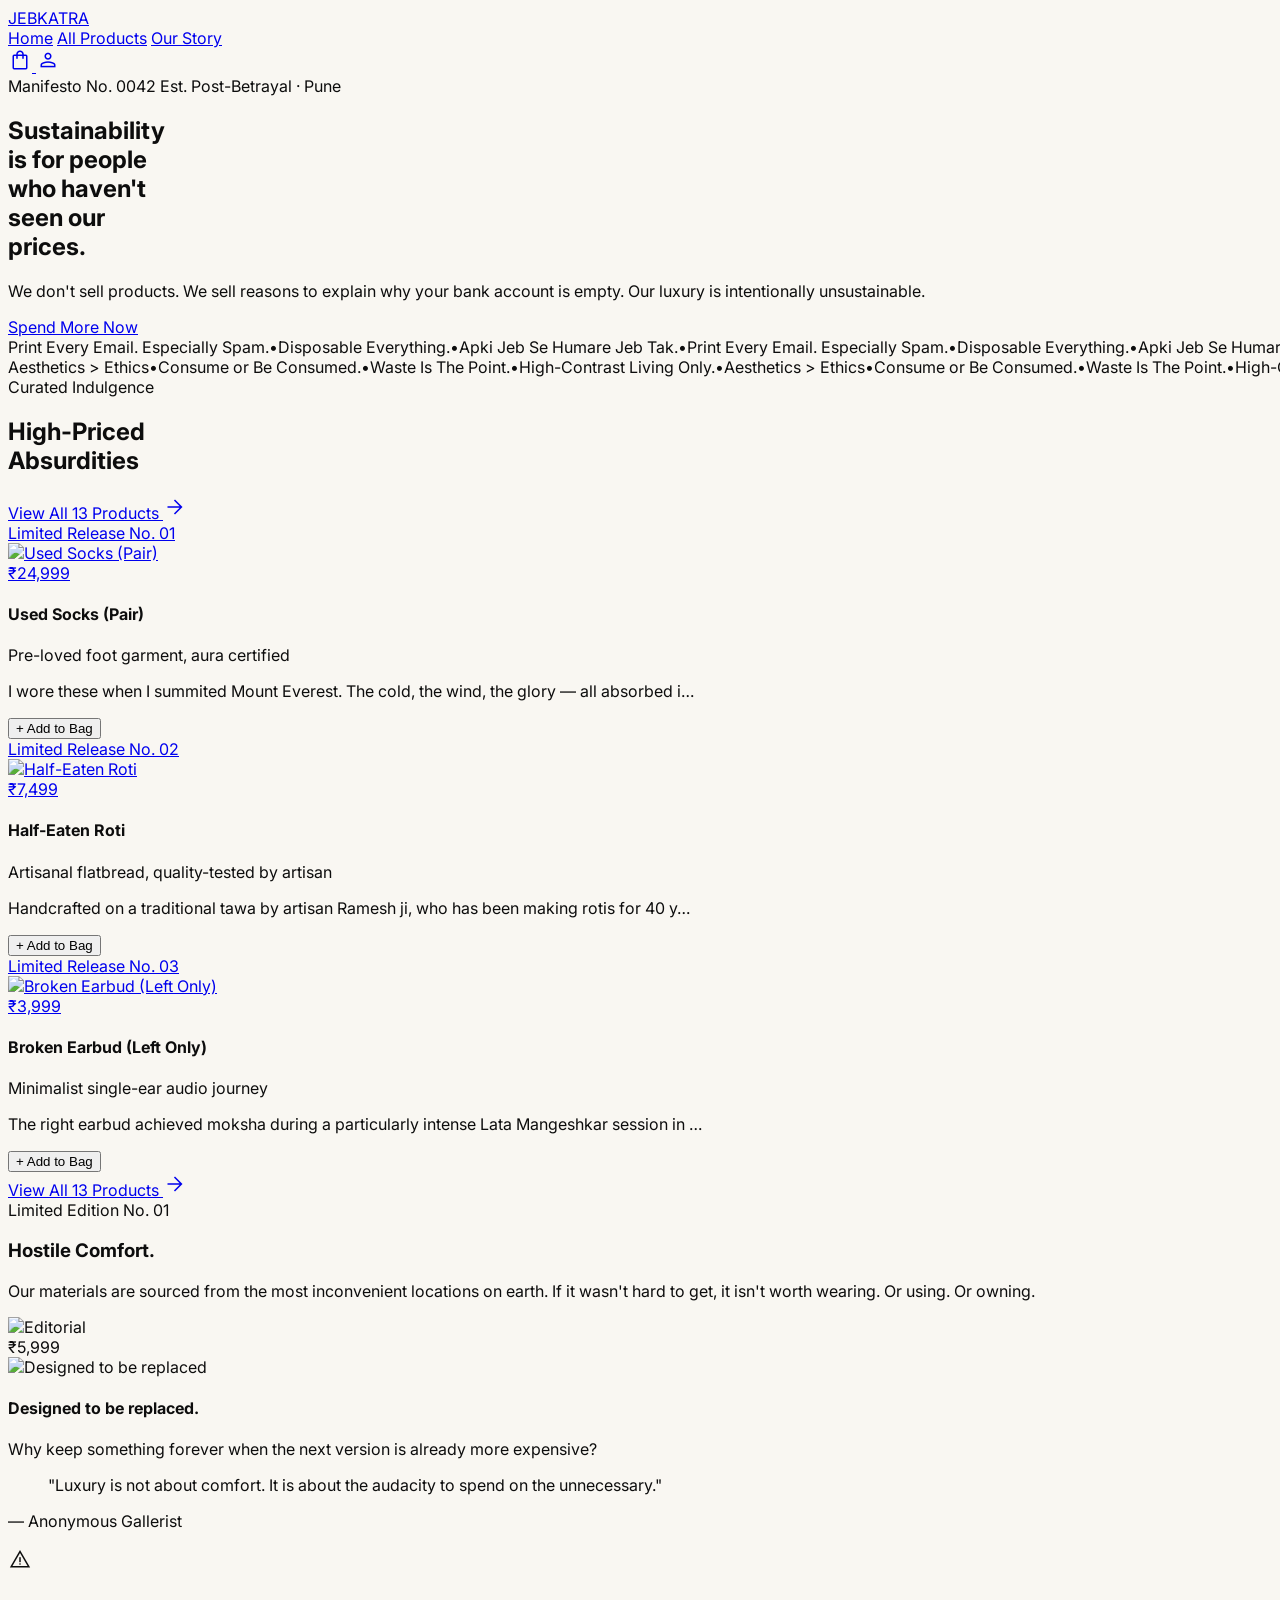
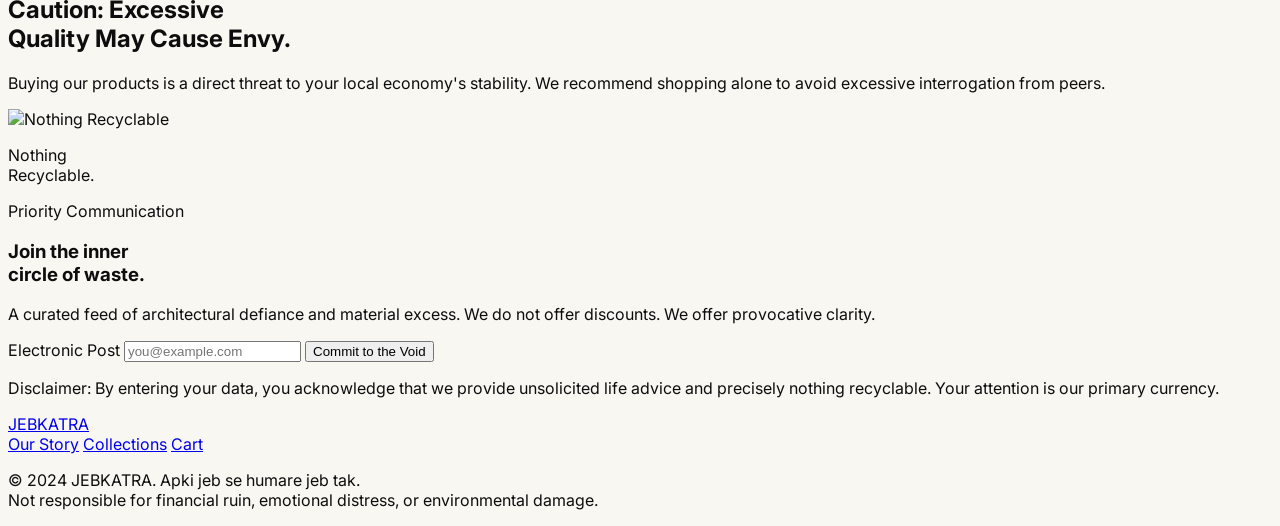
==== index.html @ 8bfe52bb "Initial commit — JEBKATRA.com complete site 6-page parody e-commerce website: homepage, shop (14 pro" ====
<!DOCTYPE html>
<html lang="en">
<head>
<meta charset="utf-8"/>
<meta content="width=device-width, initial-scale=1.0" name="viewport"/>
<title>JEBKATRA | Apki Jeb Se Humare Jeb Tak</title>
<script src="https://cdn.tailwindcss.com?plugins=forms,container-queries"></script>
<link href="https://fonts.googleapis.com/css2?family=Noto+Serif:ital,wght@0,400;0,700;0,900;1,400;1,700&family=Inter:wght@300;400;600;700;900&display=swap" rel="stylesheet"/>
<link href="https://fonts.googleapis.com/css2?family=Material+Symbols+Outlined:wght,FILL@100..700,0..1&display=swap" rel="stylesheet"/>
<script>
tailwind.config = {
  theme: { extend: {
    colors: {
      primary: "#af101a",
      "primary-dark": "#8a0d15",
      dark: "#1a1a1a",
      surface: "#f9f7f2",
    },
    fontFamily: {
      serif: ['"Noto Serif"', 'Georgia', 'serif'],
      sans: ['Inter', 'system-ui', 'sans-serif'],
    },
    borderRadius: { DEFAULT:"0","sm":"0","md":"0","lg":"0","xl":"0","2xl":"0","full":"9999px" },
  }}
}
</script>
<style>
  .material-symbols-outlined { font-variation-settings:'FILL' 0,'wght' 300,'GRAD' 0,'opsz' 24; }
  body { font-family: 'Inter', sans-serif; background: #f9f7f2; color: #0d0d0d; overflow-x: hidden; }
  @keyframes marquee { 0%{transform:translateX(0)} 100%{transform:translateX(-50%)} }
  .marquee-track { animation: marquee 30s linear infinite; display:flex; white-space:nowrap; width:max-content; }
  .marquee-track-slow { animation: marquee 45s linear infinite; display:flex; white-space:nowrap; width:max-content; }
  input:focus { outline: 2px solid #af101a; outline-offset: -2px; }
</style>
</head>
<body class="bg-surface overflow-x-hidden">

<!-- NAVBAR -->
<header class="w-full bg-surface border-b border-black/10 z-50 sticky top-0">
  <nav class="flex justify-between items-center px-8 md:px-12 py-5 max-w-[1920px] mx-auto">
    <a href="index.html" class="font-serif italic text-2xl font-bold tracking-tight text-primary hover:opacity-80 transition-opacity">JEBKATRA</a>
    <div class="hidden md:flex items-center gap-10 font-sans uppercase tracking-[0.12em] text-sm font-semibold">
      <a href="index.html" class="text-primary border-b-2 border-primary pb-0.5">Home</a>
      <a href="shop.html" class="text-[#1a1a1a] hover:text-primary transition-colors">All Products</a>
      <a href="about.html" class="text-[#1a1a1a] hover:text-primary transition-colors">Our Story</a>
    </div>
    <div class="flex items-center gap-5">
      <a href="cart.html" class="relative hover:opacity-70 transition-opacity">
        <span class="material-symbols-outlined text-[#1a1a1a]">shopping_bag</span>
        <span class="absolute -top-1 -right-1 bg-primary text-white text-[10px] w-4 h-4 rounded-full items-center justify-center font-bold hidden" id="cart-count">0</span>
      </a>
      <a href="about.html" class="hover:opacity-70 transition-opacity">
        <span class="material-symbols-outlined text-[#1a1a1a]">person</span>
      </a>
    </div>
  </nav>
</header>

<!-- HERO — solid red, full bleed -->
<section class="relative w-full min-h-screen bg-primary flex flex-col justify-between px-8 md:px-16 pt-16 pb-16 md:pb-24 overflow-hidden">
  <div class="flex justify-between items-start">
    <span class="font-sans text-[10px] uppercase tracking-[0.4em] text-white/40">Manifesto No. 0042</span>
    <span class="font-sans text-[10px] uppercase tracking-[0.4em] text-white/40 hidden md:block">Est. Post-Betrayal · Pune</span>
  </div>
  <div class="grid grid-cols-1 md:grid-cols-2 gap-12 md:gap-24 items-end mt-12 md:mt-0">
    <!-- Headline -->
    <h1 class="font-serif font-black text-white text-5xl md:text-7xl lg:text-8xl xl:text-9xl leading-[0.88] tracking-tighter">
      Sustainability<br/>is for people<br/>who haven't<br/>seen our<br/>prices.
    </h1>
    <!-- Right side -->
    <div class="flex flex-col justify-end gap-8 pb-2">
      <p class="font-sans text-white/70 text-sm leading-relaxed max-w-xs">
        We don't sell products. We sell reasons to explain why your bank account is empty. Our luxury is intentionally unsustainable.
      </p>
      <div>
        <a href="shop.html" class="inline-block border-2 border-white text-white font-sans font-bold uppercase tracking-[0.2em] text-sm px-10 py-4 hover:bg-white hover:text-primary transition-colors">
          Spend More Now
        </a>
      </div>
    </div>
  </div>
</section>

<!-- DUAL MARQUEE -->
<div class="w-full overflow-hidden">
  <!-- Row 1: red italic on near-black -->
  <div class="bg-[#1a1a1a] py-3 overflow-hidden">
    <div class="marquee-track items-center">
      <span class="font-serif italic text-primary text-xl font-bold mx-8">Print Every Email. Especially Spam.</span>
      <span class="text-primary/40 mx-4">•</span>
      <span class="font-serif italic text-primary text-xl font-bold mx-8">Disposable Everything.</span>
      <span class="text-primary/40 mx-4">•</span>
      <span class="font-serif italic text-primary text-xl font-bold mx-8">Apki Jeb Se Humare Jeb Tak.</span>
      <span class="text-primary/40 mx-4">•</span>
      <span class="font-serif italic text-primary text-xl font-bold mx-8">Print Every Email. Especially Spam.</span>
      <span class="text-primary/40 mx-4">•</span>
      <span class="font-serif italic text-primary text-xl font-bold mx-8">Disposable Everything.</span>
      <span class="text-primary/40 mx-4">•</span>
      <span class="font-serif italic text-primary text-xl font-bold mx-8">Apki Jeb Se Humare Jeb Tak.</span>
      <span class="text-primary/40 mx-4">•</span>
    </div>
  </div>
  <!-- Row 2: white on near-black -->
  <div class="bg-[#1a1a1a] border-t border-white/5 py-3 overflow-hidden">
    <div class="marquee-track-slow items-center">
      <span class="font-sans uppercase tracking-[0.2em] text-white/70 text-xs font-semibold mx-8">Aesthetics &gt; Ethics</span>
      <span class="text-white/20 mx-4">•</span>
      <span class="font-sans uppercase tracking-[0.2em] text-white/70 text-xs font-semibold mx-8">Consume or Be Consumed.</span>
      <span class="text-white/20 mx-4">•</span>
      <span class="font-sans uppercase tracking-[0.2em] text-white/70 text-xs font-semibold mx-8">Waste Is The Point.</span>
      <span class="text-white/20 mx-4">•</span>
      <span class="font-sans uppercase tracking-[0.2em] text-white/70 text-xs font-semibold mx-8">High-Contrast Living Only.</span>
      <span class="text-white/20 mx-4">•</span>
      <span class="font-sans uppercase tracking-[0.2em] text-white/70 text-xs font-semibold mx-8">Aesthetics &gt; Ethics</span>
      <span class="text-white/20 mx-4">•</span>
      <span class="font-sans uppercase tracking-[0.2em] text-white/70 text-xs font-semibold mx-8">Consume or Be Consumed.</span>
      <span class="text-white/20 mx-4">•</span>
      <span class="font-sans uppercase tracking-[0.2em] text-white/70 text-xs font-semibold mx-8">Waste Is The Point.</span>
      <span class="text-white/20 mx-4">•</span>
      <span class="font-sans uppercase tracking-[0.2em] text-white/70 text-xs font-semibold mx-8">High-Contrast Living Only.</span>
      <span class="text-white/20 mx-4">•</span>
    </div>
  </div>
</div>

<!-- FEATURED PRODUCTS -->
<section class="bg-surface py-24 px-8 md:px-16">
  <div class="max-w-[1400px] mx-auto">
    <div class="flex justify-between items-end mb-16">
      <div>
        <span class="font-sans text-[10px] uppercase tracking-[0.3em] text-primary font-bold block mb-3">Curated Indulgence</span>
        <h2 class="font-serif font-black text-[#1a1a1a] text-4xl md:text-6xl lg:text-7xl tracking-tighter leading-none uppercase">High-Priced<br/>Absurdities</h2>
      </div>
      <a href="shop.html" class="hidden md:flex items-center gap-2 bg-primary text-white font-sans font-bold uppercase tracking-[0.15em] text-xs px-6 py-3 hover:bg-primary-dark transition-colors">
        View All 13 Products <span class="material-symbols-outlined text-sm">arrow_forward</span>
      </a>
    </div>
    <div class="grid grid-cols-1 md:grid-cols-3 gap-8" id="featured-grid"></div>
    <div class="text-center mt-12 md:hidden">
      <a href="shop.html" class="inline-flex items-center gap-2 bg-primary text-white font-sans font-bold uppercase tracking-[0.15em] text-xs px-8 py-4 hover:bg-primary-dark transition-colors">
        View All 13 Products <span class="material-symbols-outlined text-sm">arrow_forward</span>
      </a>
    </div>
  </div>
</section>

<!-- EDITORIAL SPLIT: Hostile Comfort -->
<section class="bg-white py-24 px-8 md:px-16">
  <div class="max-w-[1400px] mx-auto grid grid-cols-1 md:grid-cols-2 gap-16 items-center">
    <div>
      <span class="font-sans text-[10px] uppercase tracking-[0.3em] text-primary font-bold block mb-6">Limited Edition No. 01</span>
      <h3 class="font-serif font-black text-[#1a1a1a] text-4xl md:text-5xl leading-tight mb-6">Hostile Comfort.</h3>
      <p class="font-sans text-sm text-[#555] leading-relaxed mb-8">Our materials are sourced from the most inconvenient locations on earth. If it wasn't hard to get, it isn't worth wearing. Or using. Or owning.</p>
      <div class="relative overflow-hidden aspect-[4/3] bg-[#eee]">
        <img id="editorial-img" alt="Editorial" class="w-full h-full object-cover grayscale hover:grayscale-0 transition-all duration-700"/>
        <div class="absolute bottom-4 right-4 bg-white px-3 py-1.5 font-sans text-xs font-bold tracking-widest" id="editorial-price"></div>
      </div>
    </div>
    <div class="relative overflow-hidden aspect-[3/4] bg-[#eee]">
      <img id="editorial-img2" alt="Designed to be replaced" class="w-full h-full object-cover grayscale hover:grayscale-0 transition-all duration-700"/>
      <div class="absolute bottom-0 left-0 right-0 p-8 bg-gradient-to-t from-black/60 to-transparent">
        <h4 class="font-serif font-black text-white text-2xl leading-tight">Designed to be replaced.</h4>
        <p class="font-sans text-white/70 text-xs mt-2">Why keep something forever when the next version is already more expensive?</p>
      </div>
    </div>
  </div>
</section>

<!-- QUOTE -->
<section class="bg-surface py-24 px-8 md:px-32">
  <div class="max-w-[900px] mx-auto border-l-4 border-primary pl-10">
    <blockquote class="font-serif italic text-3xl md:text-4xl lg:text-5xl text-[#1a1a1a] leading-tight mb-8">
      "Luxury is not about comfort. It is about the audacity to spend on the unnecessary."
    </blockquote>
    <p class="font-sans text-xs uppercase tracking-[0.3em] text-[#888]">— Anonymous Gallerist</p>
  </div>
</section>

<!-- CAUTION CTA -->
<section class="bg-primary py-24 px-8 text-center">
  <div class="max-w-[800px] mx-auto">
    <span class="material-symbols-outlined text-white text-5xl mb-8 block">warning</span>
    <h2 class="font-serif font-black text-white text-4xl md:text-5xl lg:text-6xl uppercase tracking-tight leading-tight mb-8">
      Caution: Excessive<br/>Quality May Cause Envy.
    </h2>
    <p class="font-sans text-white/70 text-sm leading-relaxed max-w-md mx-auto">
      Buying our products is a direct threat to your local economy's stability. We recommend shopping alone to avoid excessive interrogation from peers.
    </p>
  </div>
</section>

<!-- NEWSLETTER -->
<section class="bg-surface py-0">
  <div class="grid grid-cols-1 md:grid-cols-2">
    <!-- Left: image with overlay -->
    <div class="relative overflow-hidden min-h-[500px] bg-[#1a1a1a]">
      <img id="newsletter-img" alt="Nothing Recyclable" class="w-full h-full object-cover grayscale absolute inset-0"/>
      <div class="absolute inset-0 bg-black/20"></div>
      <div class="absolute bottom-8 left-8 bg-primary px-5 py-4">
        <p class="font-serif italic text-white text-xl font-bold leading-tight">Nothing<br/>Recyclable.</p>
      </div>
    </div>
    <!-- Right: signup -->
    <div class="flex flex-col justify-center px-12 md:px-16 py-20 bg-surface">
      <span class="font-sans text-[10px] uppercase tracking-[0.4em] text-primary font-bold mb-6">Priority Communication</span>
      <h3 class="font-serif italic text-primary text-3xl md:text-4xl font-bold leading-tight mb-6">
        Join the inner<br/>circle of waste.
      </h3>
      <p class="font-sans text-sm text-[#555] leading-relaxed mb-10">
        A curated feed of architectural defiance and material excess. We do not offer discounts. We offer provocative clarity.
      </p>
      <label class="font-sans text-[10px] uppercase tracking-[0.3em] text-[#888] mb-2 block">Electronic Post</label>
      <input type="email" placeholder="you@example.com" class="w-full border-b-2 border-[#1a1a1a] bg-transparent py-3 font-sans text-sm placeholder:text-[#bbb] mb-6 focus:outline-none focus:border-primary transition-colors"/>
      <button class="w-full bg-primary text-white font-sans font-bold uppercase tracking-[0.2em] text-sm py-4 hover:bg-primary-dark transition-colors mb-6">
        Commit to the Void
      </button>
      <p class="font-sans text-[9px] uppercase tracking-widest text-[#aaa] leading-relaxed">
        Disclaimer: By entering your data, you acknowledge that we provide <span class="text-primary">unsolicited life advice</span> and precisely <span class="text-primary">nothing recyclable</span>. Your attention is our primary currency.
      </p>
    </div>
  </div>
</section>

<!-- FOOTER -->
<footer class="bg-[#1a1a1a] py-16 px-8">
  <div class="max-w-[1400px] mx-auto flex flex-col items-center gap-8">
    <a href="index.html" class="font-serif italic font-black text-primary text-4xl tracking-tight hover:opacity-80 transition-opacity">JEBKATRA</a>
    <div class="flex gap-10 font-sans text-[10px] uppercase tracking-[0.25em] text-white/40">
      <a href="about.html" class="hover:text-white/70 transition-colors">Our Story</a>
      <a href="shop.html" class="hover:text-white/70 transition-colors">Collections</a>
      <a href="cart.html" class="hover:text-white/70 transition-colors">Cart</a>
    </div>
    <p class="font-sans text-[9px] uppercase tracking-[0.2em] text-white/20 text-center">
      © 2024 JEBKATRA. Apki jeb se humare jeb tak.<br/>Not responsible for financial ruin, emotional distress, or environmental damage.
    </p>
  </div>
</footer>

<script src="script.js"></script>
<script>
  // Newsletter image
  document.getElementById('newsletter-img').src = IMGS.FOUNDER2;

  // Editorial images — use products 4 & 7
  document.getElementById('editorial-img').src = IMGS.PLASTIC_FLOAT;
  document.getElementById('editorial-price').textContent = formatPrice(PRODUCTS[3].price);
  document.getElementById('editorial-img2').src = IMGS.CARDBOARD;

  // Featured products — first 3
  const featured = PRODUCTS.slice(0, 3);
  const grid = document.getElementById('featured-grid');
  featured.forEach((p, i) => {
    const d = getDiscount(p.mrp, p.price);
    grid.innerHTML += `
      <div class="group flex flex-col">
        <a href="product.html?id=${p.id}" class="relative overflow-hidden mb-5 aspect-[3/4] bg-[#e8e6e1] block">
          <div class="absolute top-3 left-3 z-10 bg-primary text-white font-sans text-[9px] uppercase tracking-[0.15em] font-bold px-2 py-1">Limited Release No. 0${i+1}</div>
          <img src="${p.img}" alt="${p.name}" class="w-full h-full object-cover grayscale group-hover:grayscale-0 transition-all duration-700 group-hover:scale-105"/>
          <div class="absolute bottom-3 right-3 bg-white px-2 py-1">
            <span class="font-sans text-[11px] font-bold">${formatPrice(p.price)}</span>
          </div>
        </a>
        <h4 class="font-serif font-bold text-[#1a1a1a] text-lg leading-tight mb-1">${p.name}</h4>
        <p class="font-sans text-[10px] uppercase tracking-widest text-[#888] mb-2">${p.tagline}</p>
        <p class="font-sans text-xs text-[#555] leading-relaxed italic line-clamp-2">${p.story.substring(0, 90)}…</p>
        <button onclick="addToCart(${p.id})" class="mt-4 font-sans text-[10px] uppercase tracking-widest text-primary font-bold hover:opacity-70 transition-opacity text-left">+ Add to Bag</button>
      </div>`;
  });
</script>
</body>
</html>
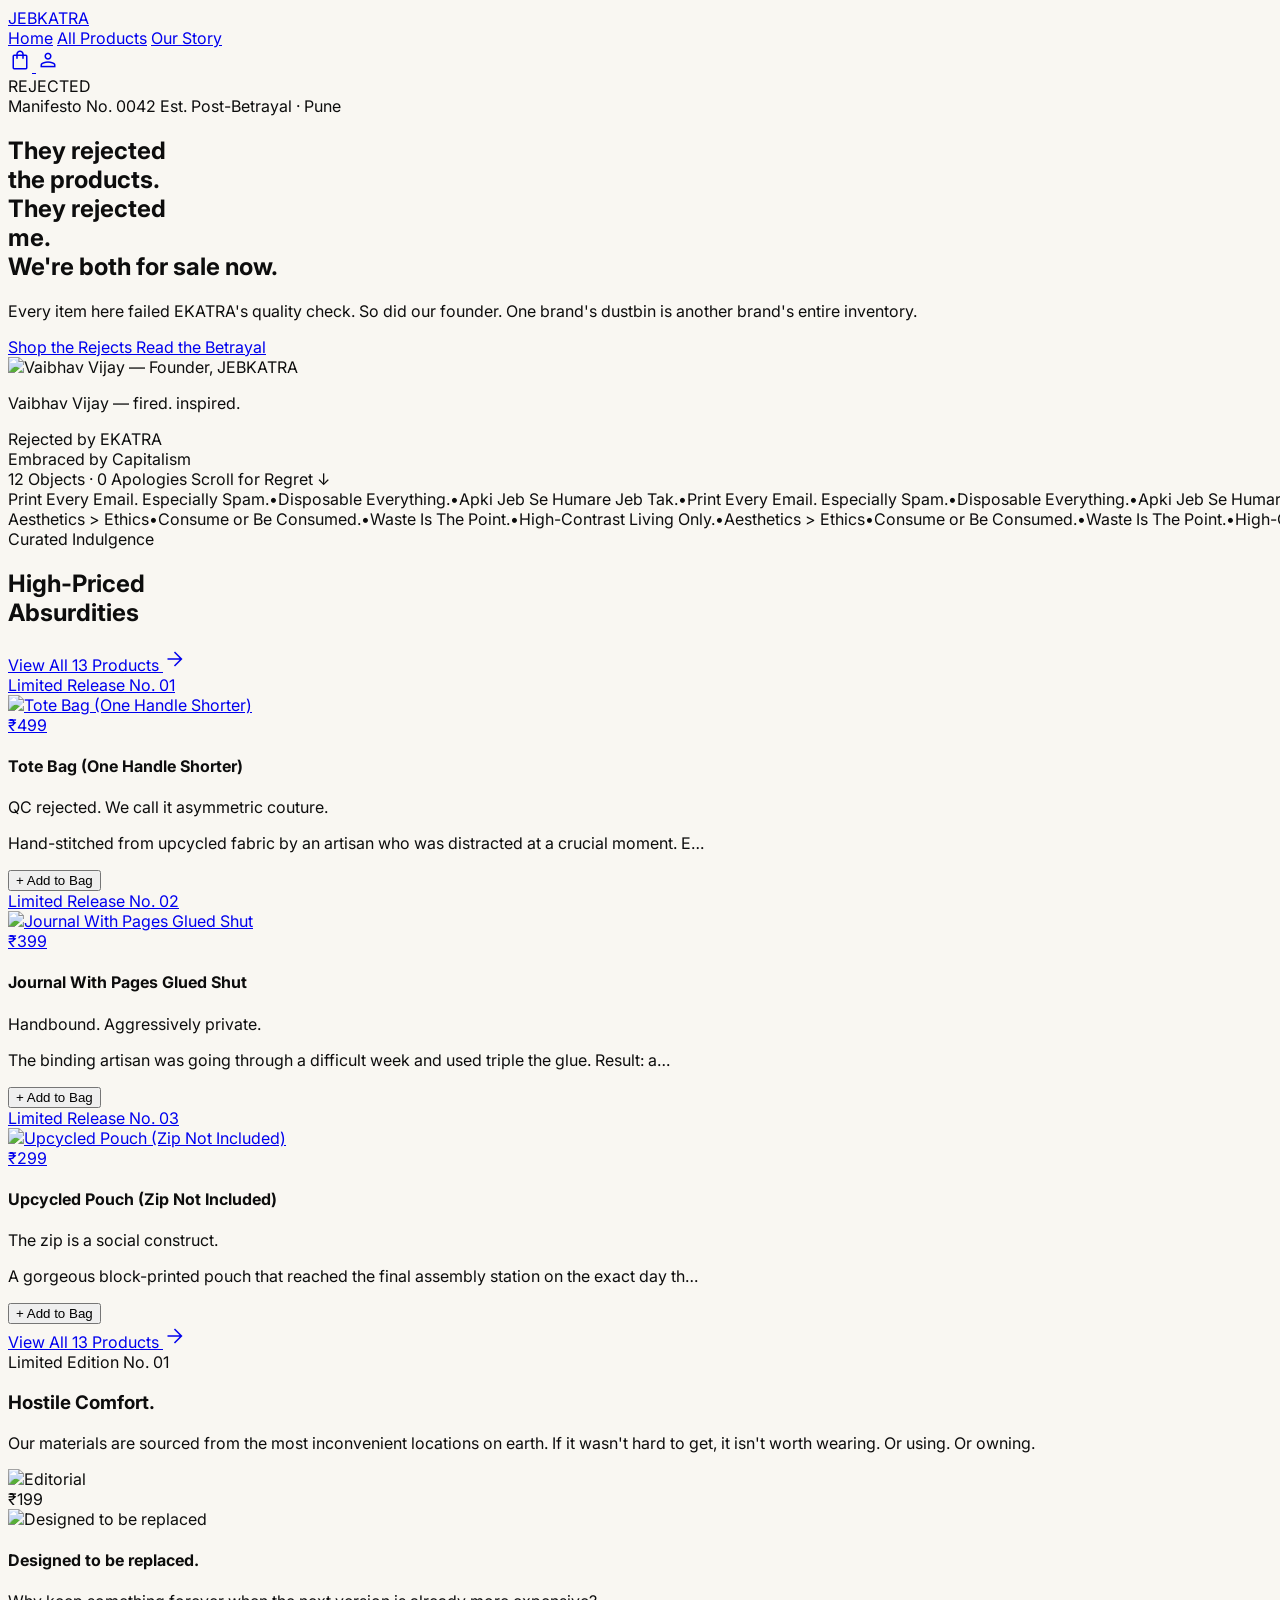
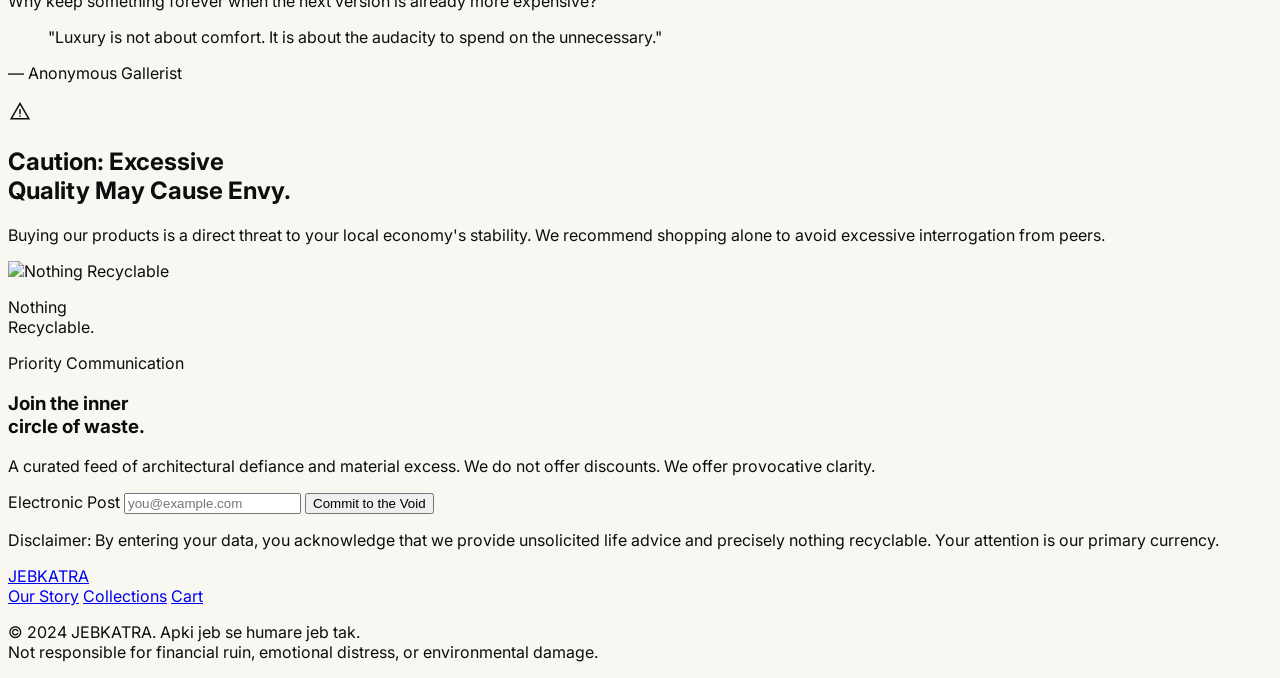
==== commit 2cccc99e: "Real prices, new hero with founder polaroid, Add to Bag button - Prices now realistic (Rs 79-649 ran" ====
--- a/index.html
+++ b/index.html
@@ -56,28 +56,54 @@
   </nav>
 </header>
 
-<!-- HERO — solid red, full bleed -->
-<section class="relative w-full min-h-screen bg-primary flex flex-col justify-between px-8 md:px-16 pt-16 pb-16 md:pb-24 overflow-hidden">
-  <div class="flex justify-between items-start">
+<!-- HERO — red, split with founder polaroid -->
+<section class="relative w-full min-h-screen bg-primary flex flex-col justify-between px-8 md:px-16 pt-12 pb-16 overflow-hidden">
+  <!-- Giant ghost word behind everything -->
+  <span aria-hidden="true" class="absolute -bottom-8 left-0 right-0 font-serif italic font-black text-white/[0.06] text-[22vw] leading-none whitespace-nowrap select-none pointer-events-none tracking-tighter">REJECTED</span>
+
+  <div class="flex justify-between items-start relative z-10">
     <span class="font-sans text-[10px] uppercase tracking-[0.4em] text-white/40">Manifesto No. 0042</span>
     <span class="font-sans text-[10px] uppercase tracking-[0.4em] text-white/40 hidden md:block">Est. Post-Betrayal · Pune</span>
   </div>
-  <div class="grid grid-cols-1 md:grid-cols-2 gap-12 md:gap-24 items-end mt-12 md:mt-0">
-    <!-- Headline -->
-    <h1 class="font-serif font-black text-white text-5xl md:text-7xl lg:text-8xl xl:text-9xl leading-[0.88] tracking-tighter">
-      Sustainability<br/>is for people<br/>who haven't<br/>seen our<br/>prices.
-    </h1>
-    <!-- Right side -->
-    <div class="flex flex-col justify-end gap-8 pb-2">
-      <p class="font-sans text-white/70 text-sm leading-relaxed max-w-xs">
-        We don't sell products. We sell reasons to explain why your bank account is empty. Our luxury is intentionally unsustainable.
+
+  <div class="grid grid-cols-1 md:grid-cols-12 gap-12 md:gap-8 items-center mt-10 md:mt-0 relative z-10">
+    <!-- Headline + copy -->
+    <div class="md:col-span-7 flex flex-col gap-8">
+      <h1 class="font-serif font-black text-white text-5xl md:text-6xl lg:text-7xl xl:text-8xl leading-[0.88] tracking-tighter">
+        They rejected<br/>the products.<br/>They rejected<br/><span class="italic">me.</span><br/>We're both for sale now.
+      </h1>
+      <p class="font-sans text-white/70 text-sm leading-relaxed max-w-sm">
+        Every item here failed EKATRA's quality check. So did our founder. One brand's dustbin is another brand's entire inventory.
       </p>
-      <div>
-        <a href="shop.html" class="inline-block border-2 border-white text-white font-sans font-bold uppercase tracking-[0.2em] text-sm px-10 py-4 hover:bg-white hover:text-primary transition-colors">
-          Spend More Now
+      <div class="flex flex-wrap items-center gap-6">
+        <a href="shop.html" class="inline-block bg-white text-primary font-sans font-black uppercase tracking-[0.2em] text-sm px-10 py-4 hover:bg-[#1a1a1a] hover:text-white transition-colors">
+          Shop the Rejects
         </a>
-      </div>
-    </div>
+        <a href="about.html" class="font-sans text-white/70 uppercase tracking-[0.2em] text-xs underline underline-offset-8 decoration-white/30 hover:text-white transition-colors">
+          Read the Betrayal
+        </a>
+      </div>
+    </div>
+
+    <!-- Founder polaroid -->
+    <div class="md:col-span-5 flex justify-center md:justify-end">
+      <div class="relative rotate-3 hover:rotate-0 transition-transform duration-500">
+        <div class="bg-white p-4 pb-16 shadow-[0_30px_60px_rgba(0,0,0,0.35)] w-64 md:w-80">
+          <img src="./founder.jpg" alt="Vaibhav Vijay — Founder, JEBKATRA" class="w-full aspect-[4/5] object-cover"/>
+          <p class="absolute bottom-5 left-0 right-0 text-center font-serif italic text-[#1a1a1a] text-lg">Vaibhav Vijay — fired. inspired.</p>
+        </div>
+        <!-- Stamp -->
+        <div class="absolute -top-5 -right-7 -rotate-12 border-4 border-[#1a1a1a] text-[#1a1a1a] bg-white/80 px-4 py-2 font-sans font-black uppercase tracking-[0.15em] text-xs text-center leading-tight">
+          Rejected by EKATRA<br/>Embraced by Capitalism
+        </div>
+      </div>
+    </div>
+  </div>
+
+  <!-- Bottom strip -->
+  <div class="relative z-10 flex justify-between items-end mt-10">
+    <span class="font-sans text-[10px] uppercase tracking-[0.4em] text-white/40">12 Objects · 0 Apologies</span>
+    <span class="font-sans text-[10px] uppercase tracking-[0.4em] text-white/40 hidden md:block">Scroll for Regret ↓</span>
   </div>
 </section>
 
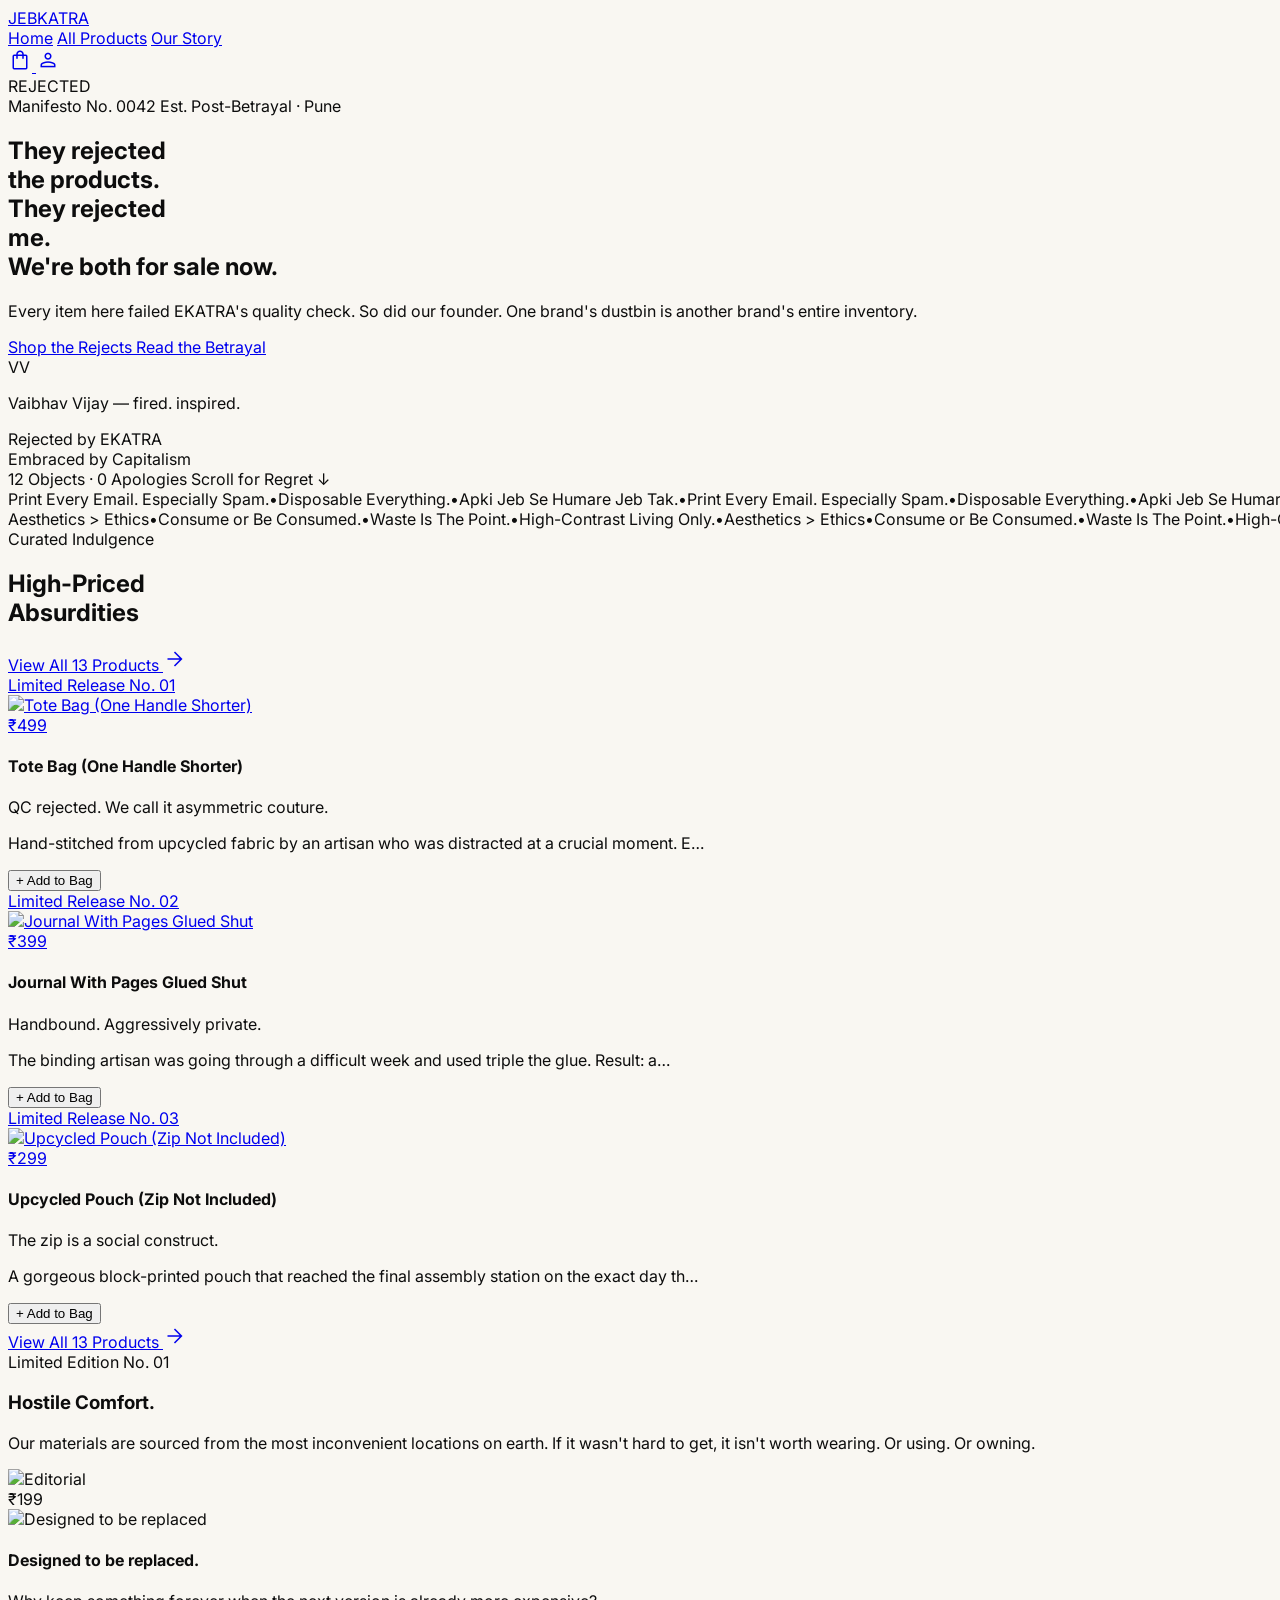
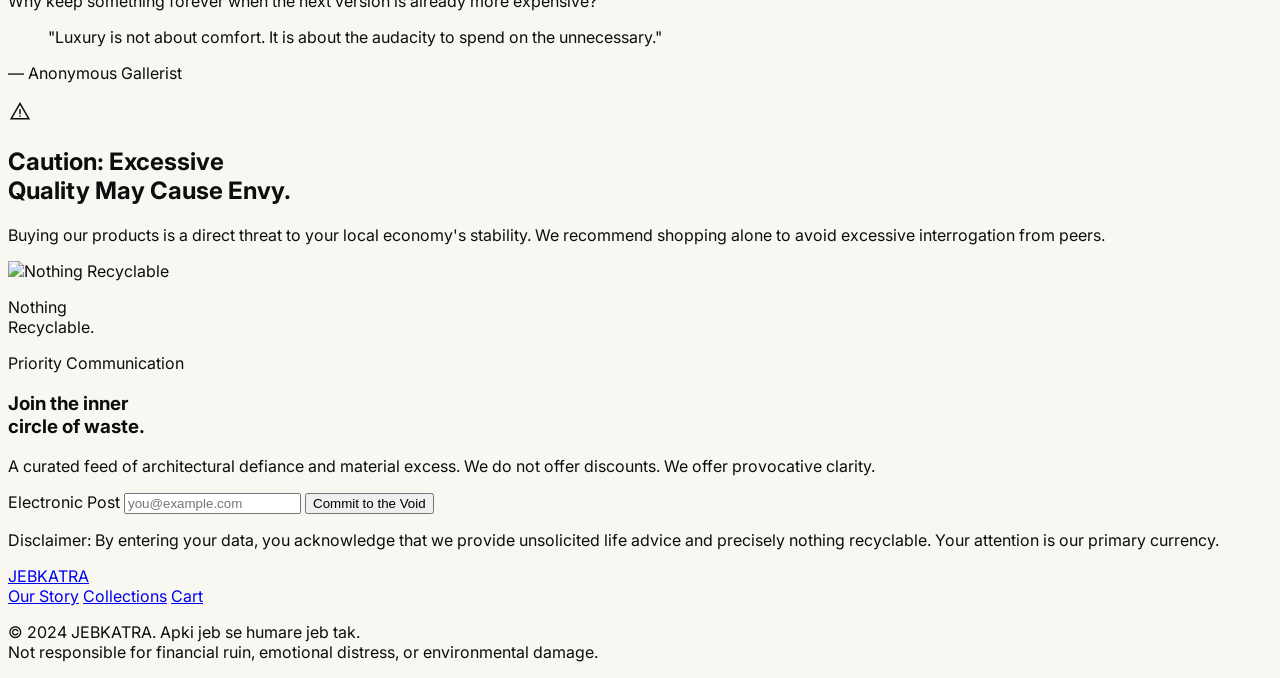
==== commit 4e018625: "Graceful VV monogram fallback while founder.jpg is missing Hero polaroid and about-page portrait now" ====
--- a/index.html
+++ b/index.html
@@ -86,11 +86,16 @@
     </div>
 
     <!-- Founder polaroid -->
-    <div class="md:col-span-5 flex justify-center md:justify-end">
+    <div class="md:col-span-5 flex justify-center md:justify-center md:pr-8">
       <div class="relative rotate-3 hover:rotate-0 transition-transform duration-500">
-        <div class="bg-white p-4 pb-16 shadow-[0_30px_60px_rgba(0,0,0,0.35)] w-64 md:w-80">
-          <img src="./founder.jpg" alt="Vaibhav Vijay — Founder, JEBKATRA" class="w-full aspect-[4/5] object-cover"/>
-          <p class="absolute bottom-5 left-0 right-0 text-center font-serif italic text-[#1a1a1a] text-lg">Vaibhav Vijay — fired. inspired.</p>
+        <div class="bg-white p-4 pb-16 md:p-5 md:pb-20 shadow-[0_30px_60px_rgba(0,0,0,0.35)] w-72 lg:w-96 xl:w-[26rem]">
+          <div class="relative w-full aspect-[4/5] bg-[#e8e5e4] overflow-hidden">
+            <div class="absolute inset-0 flex items-center justify-center">
+              <span class="font-serif italic font-black text-primary/20 text-8xl select-none">VV</span>
+            </div>
+            <img src="./founder.jpg" alt="Vaibhav Vijay — Founder, JEBKATRA" onerror="this.remove()" class="absolute inset-0 w-full h-full object-cover"/>
+          </div>
+          <p class="absolute bottom-6 left-0 right-0 text-center font-serif italic text-[#1a1a1a] text-lg md:text-xl">Vaibhav Vijay — fired. inspired.</p>
         </div>
         <!-- Stamp -->
         <div class="absolute -top-5 -right-7 -rotate-12 border-4 border-[#1a1a1a] text-[#1a1a1a] bg-white/80 px-4 py-2 font-sans font-black uppercase tracking-[0.15em] text-xs text-center leading-tight">
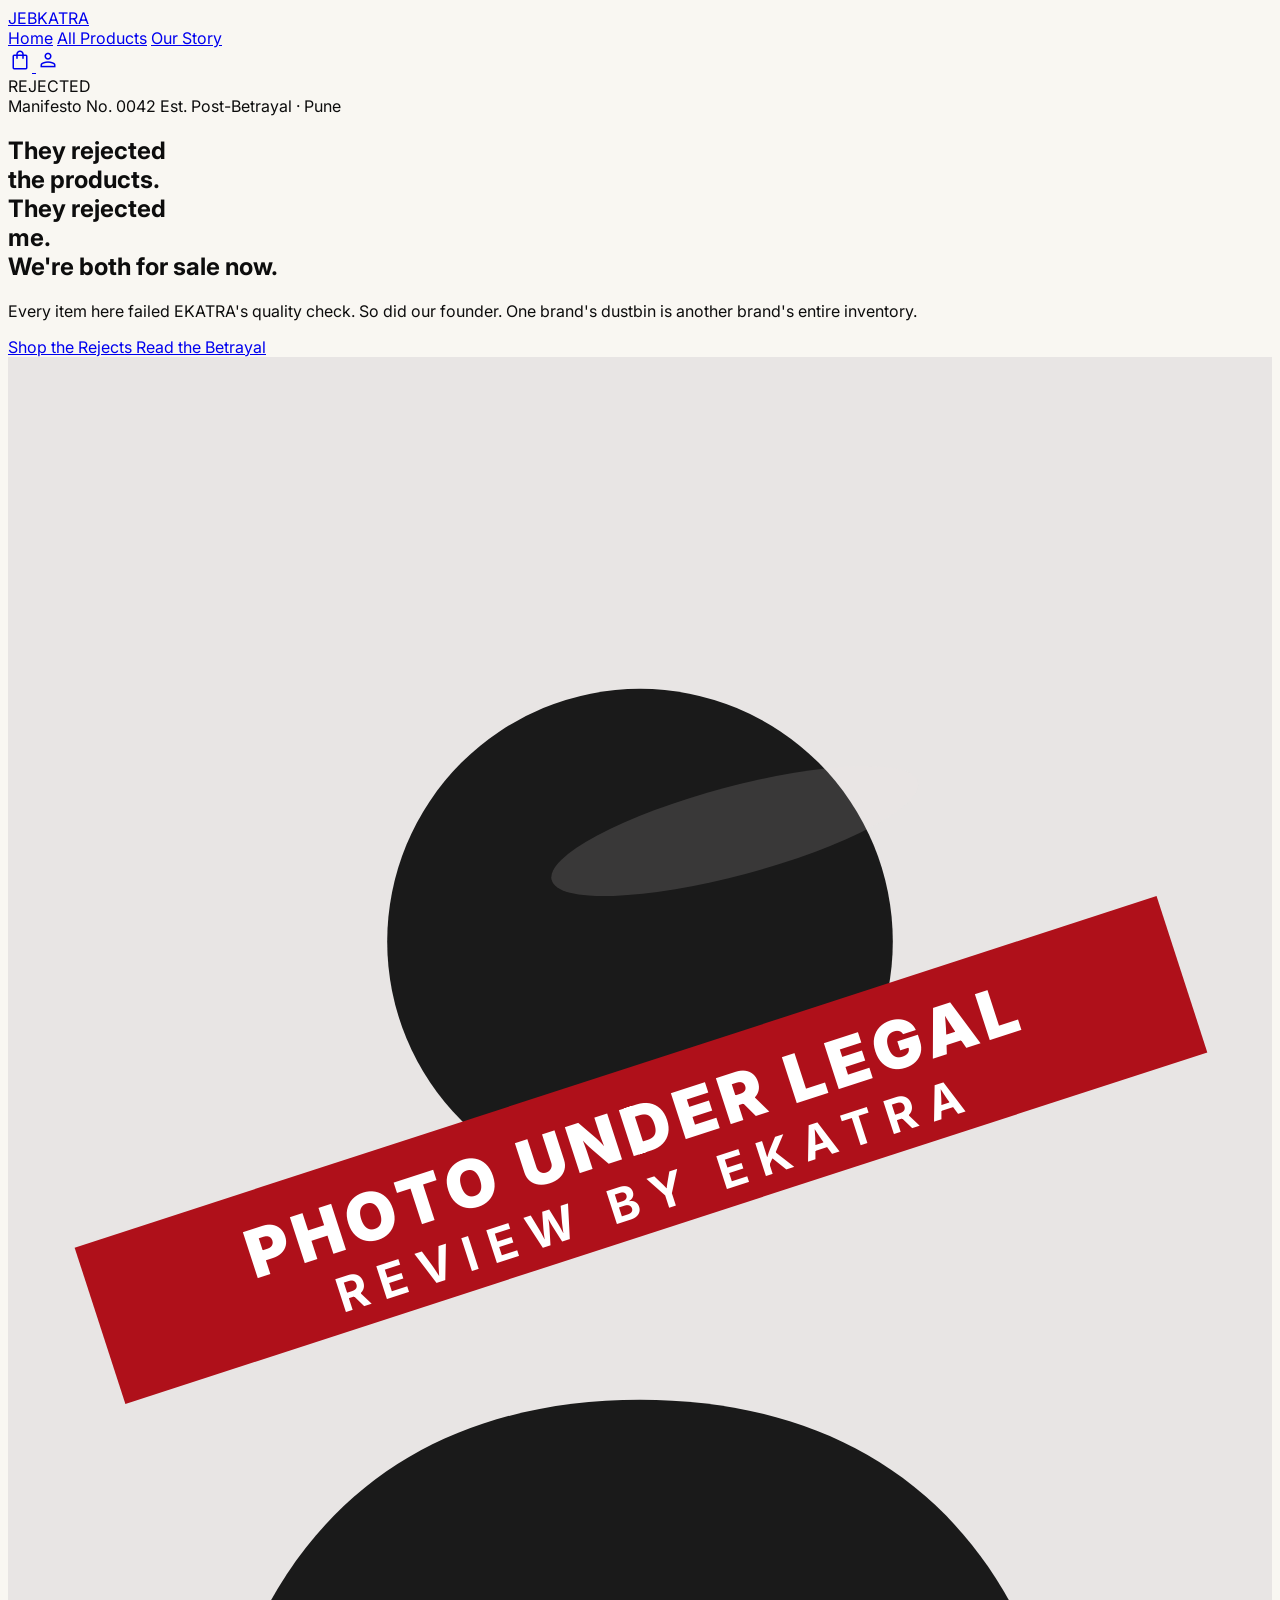
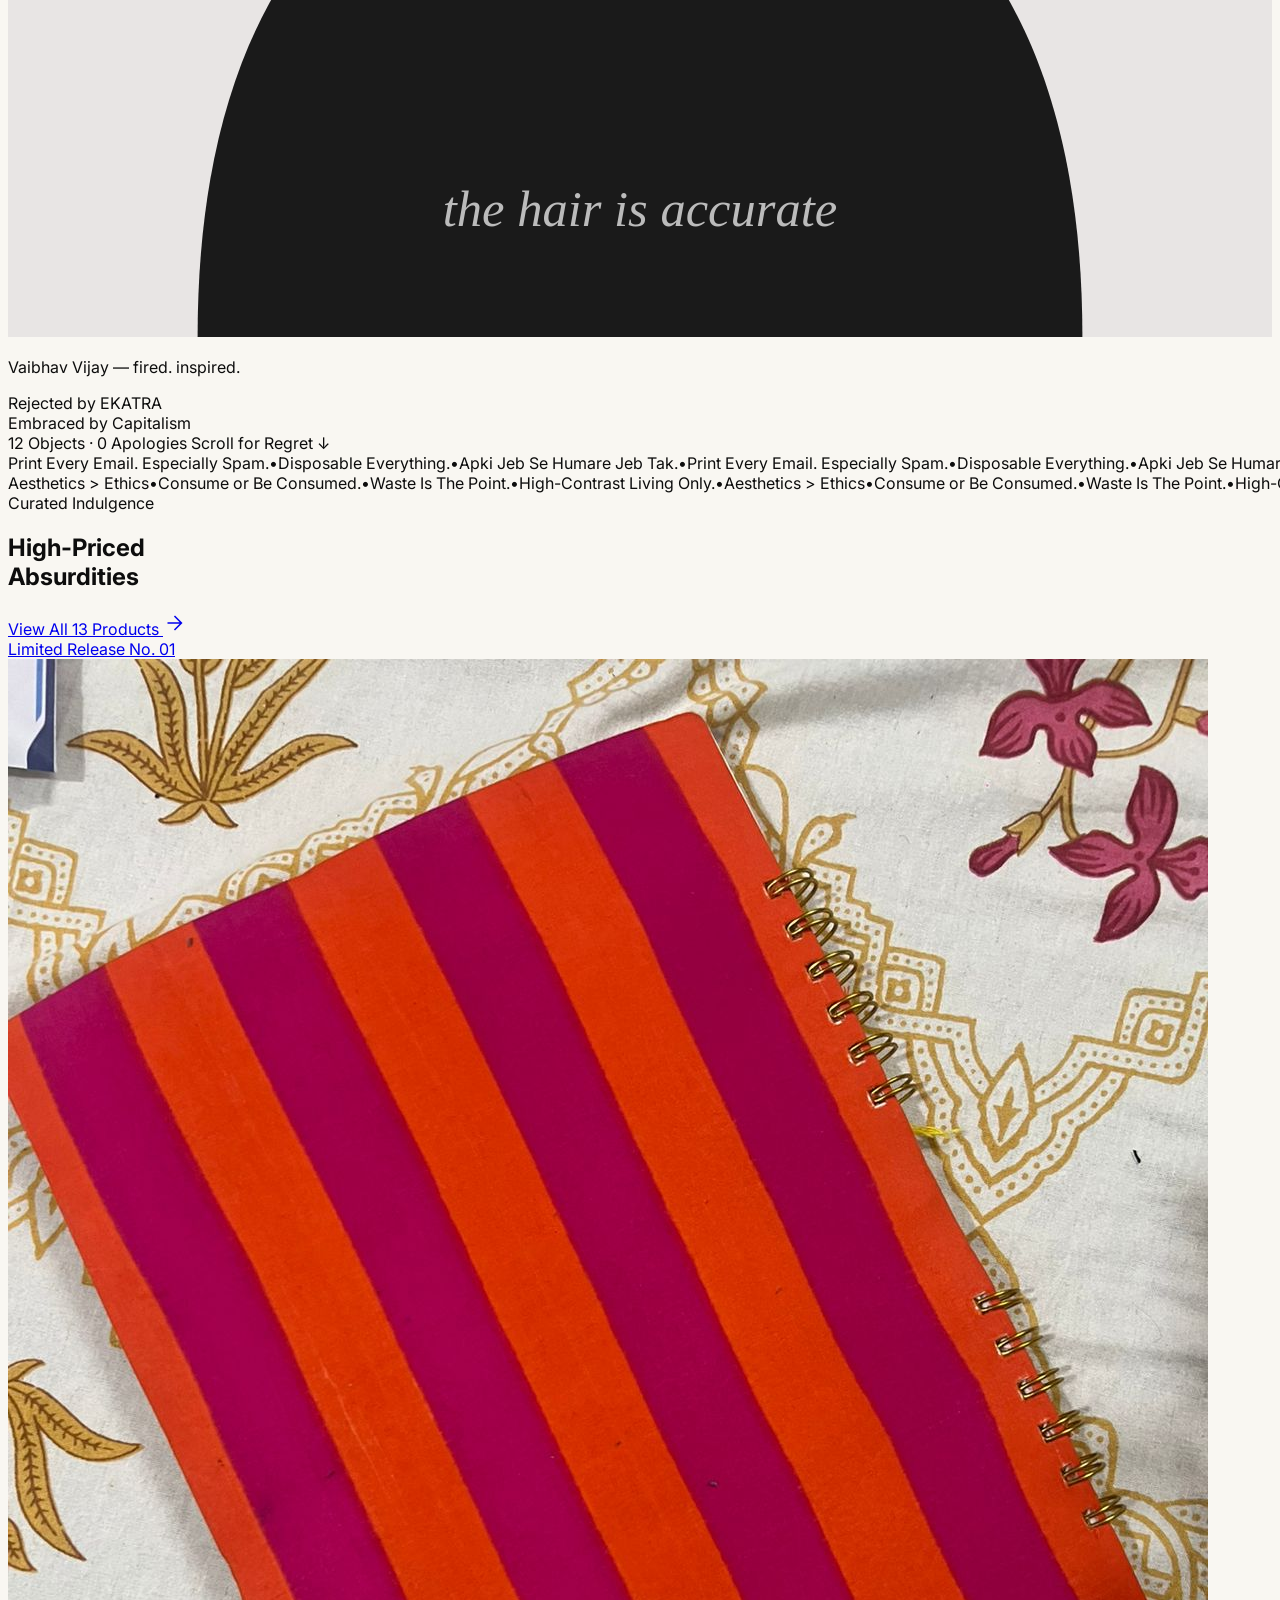
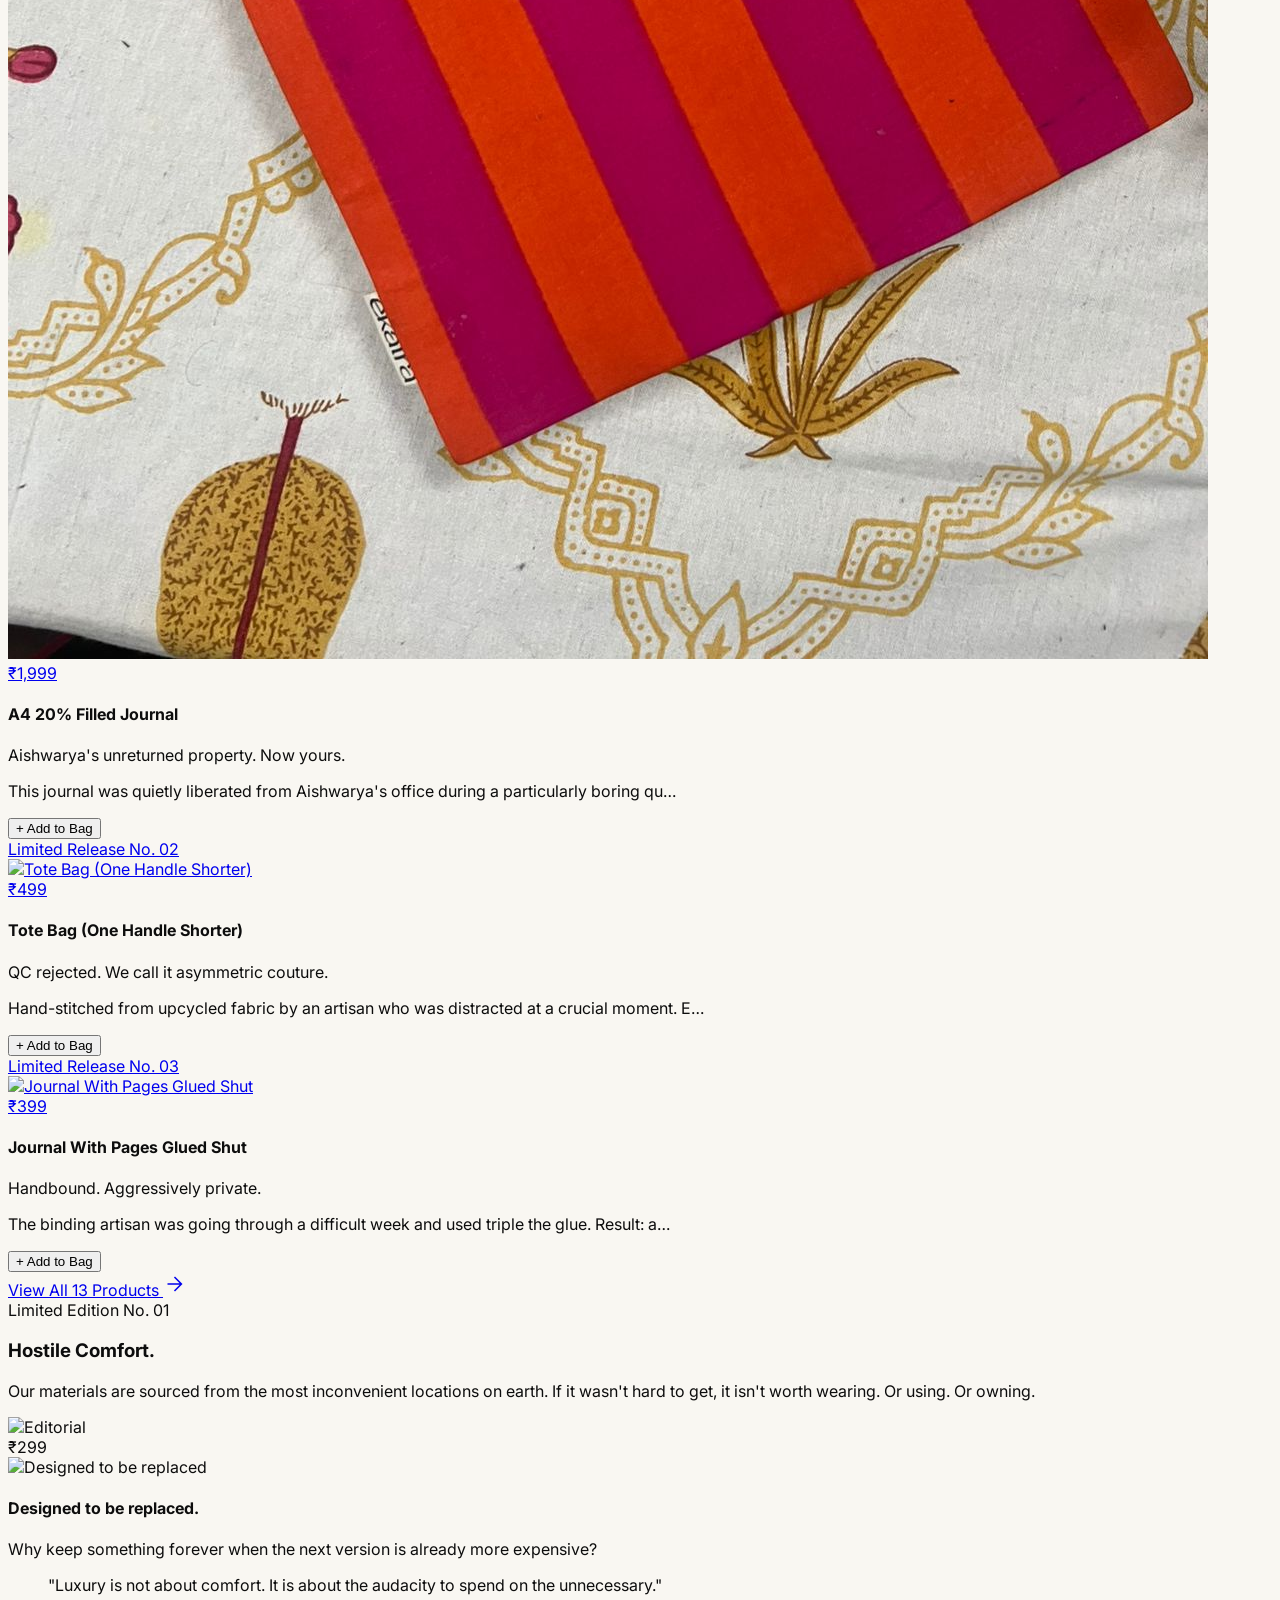
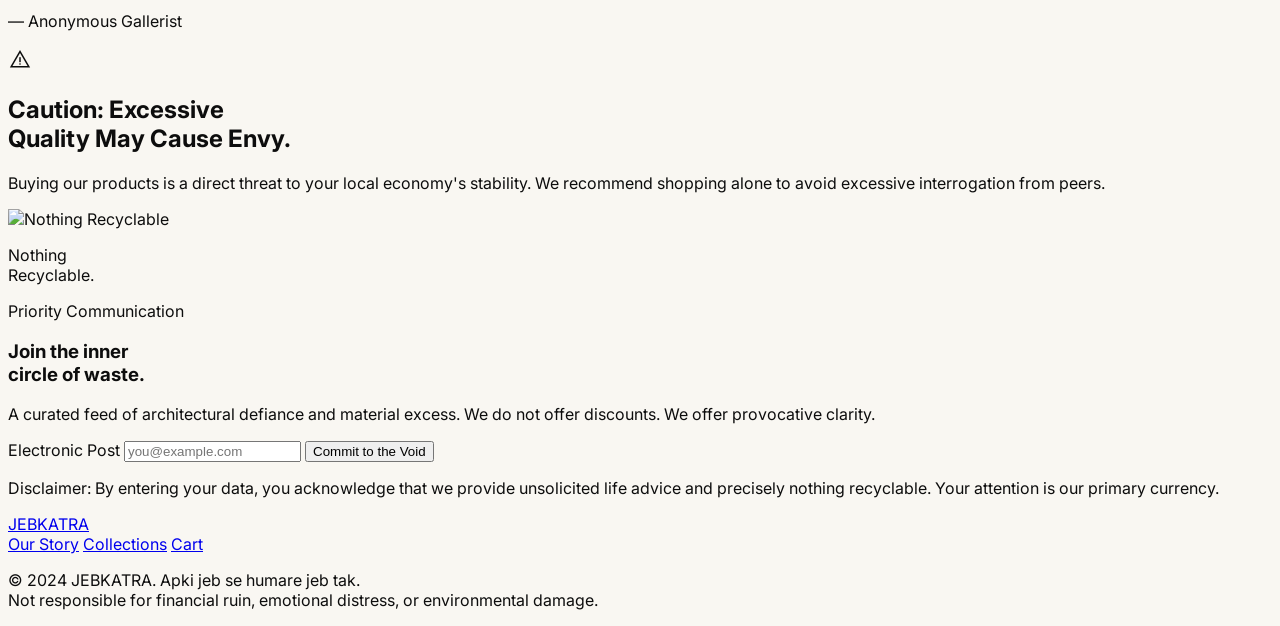
==== commit 52f8fb44: "Silhouette placeholder in founder frames until founder.jpg exists Polaroid and about-page portrait n" ====
--- a/index.html
+++ b/index.html
@@ -90,9 +90,18 @@
       <div class="relative rotate-3 hover:rotate-0 transition-transform duration-500">
         <div class="bg-white p-4 pb-16 md:p-5 md:pb-20 shadow-[0_30px_60px_rgba(0,0,0,0.35)] w-72 lg:w-96 xl:w-[26rem]">
           <div class="relative w-full aspect-[4/5] bg-[#e8e5e4] overflow-hidden">
-            <div class="absolute inset-0 flex items-center justify-center">
-              <span class="font-serif italic font-black text-primary/20 text-8xl select-none">VV</span>
-            </div>
+            <svg viewBox="0 0 400 500" class="absolute inset-0 w-full h-full" xmlns="http://www.w3.org/2000/svg" aria-hidden="true">
+              <rect width="400" height="500" fill="#e8e5e4"/>
+              <circle cx="200" cy="185" r="80" fill="#1a1a1a"/>
+              <path d="M60 500 C60 380 120 330 200 330 C280 330 340 380 340 500 Z" fill="#1a1a1a"/>
+              <ellipse cx="230" cy="150" rx="60" ry="14" fill="#e8e5e4" opacity="0.15" transform="rotate(-15 230 150)"/>
+              <g transform="rotate(-18 200 250)">
+                <rect x="20" y="225" width="360" height="52" fill="#af101a"/>
+                <text x="200" y="252" text-anchor="middle" fill="#ffffff" font-family="Inter, sans-serif" font-size="21" font-weight="900" letter-spacing="2">PHOTO UNDER LEGAL</text>
+                <text x="200" y="271" text-anchor="middle" fill="#ffffff" font-family="Inter, sans-serif" font-size="15" font-weight="700" letter-spacing="4">REVIEW BY EKATRA</text>
+              </g>
+              <text x="200" y="465" text-anchor="middle" fill="#ffffff" font-family="Georgia, serif" font-style="italic" font-size="16" opacity="0.7">the hair is accurate</text>
+            </svg>
             <img src="./founder.jpg" alt="Vaibhav Vijay — Founder, JEBKATRA" onerror="this.remove()" class="absolute inset-0 w-full h-full object-cover"/>
           </div>
           <p class="absolute bottom-6 left-0 right-0 text-center font-serif italic text-[#1a1a1a] text-lg md:text-xl">Vaibhav Vijay — fired. inspired.</p>
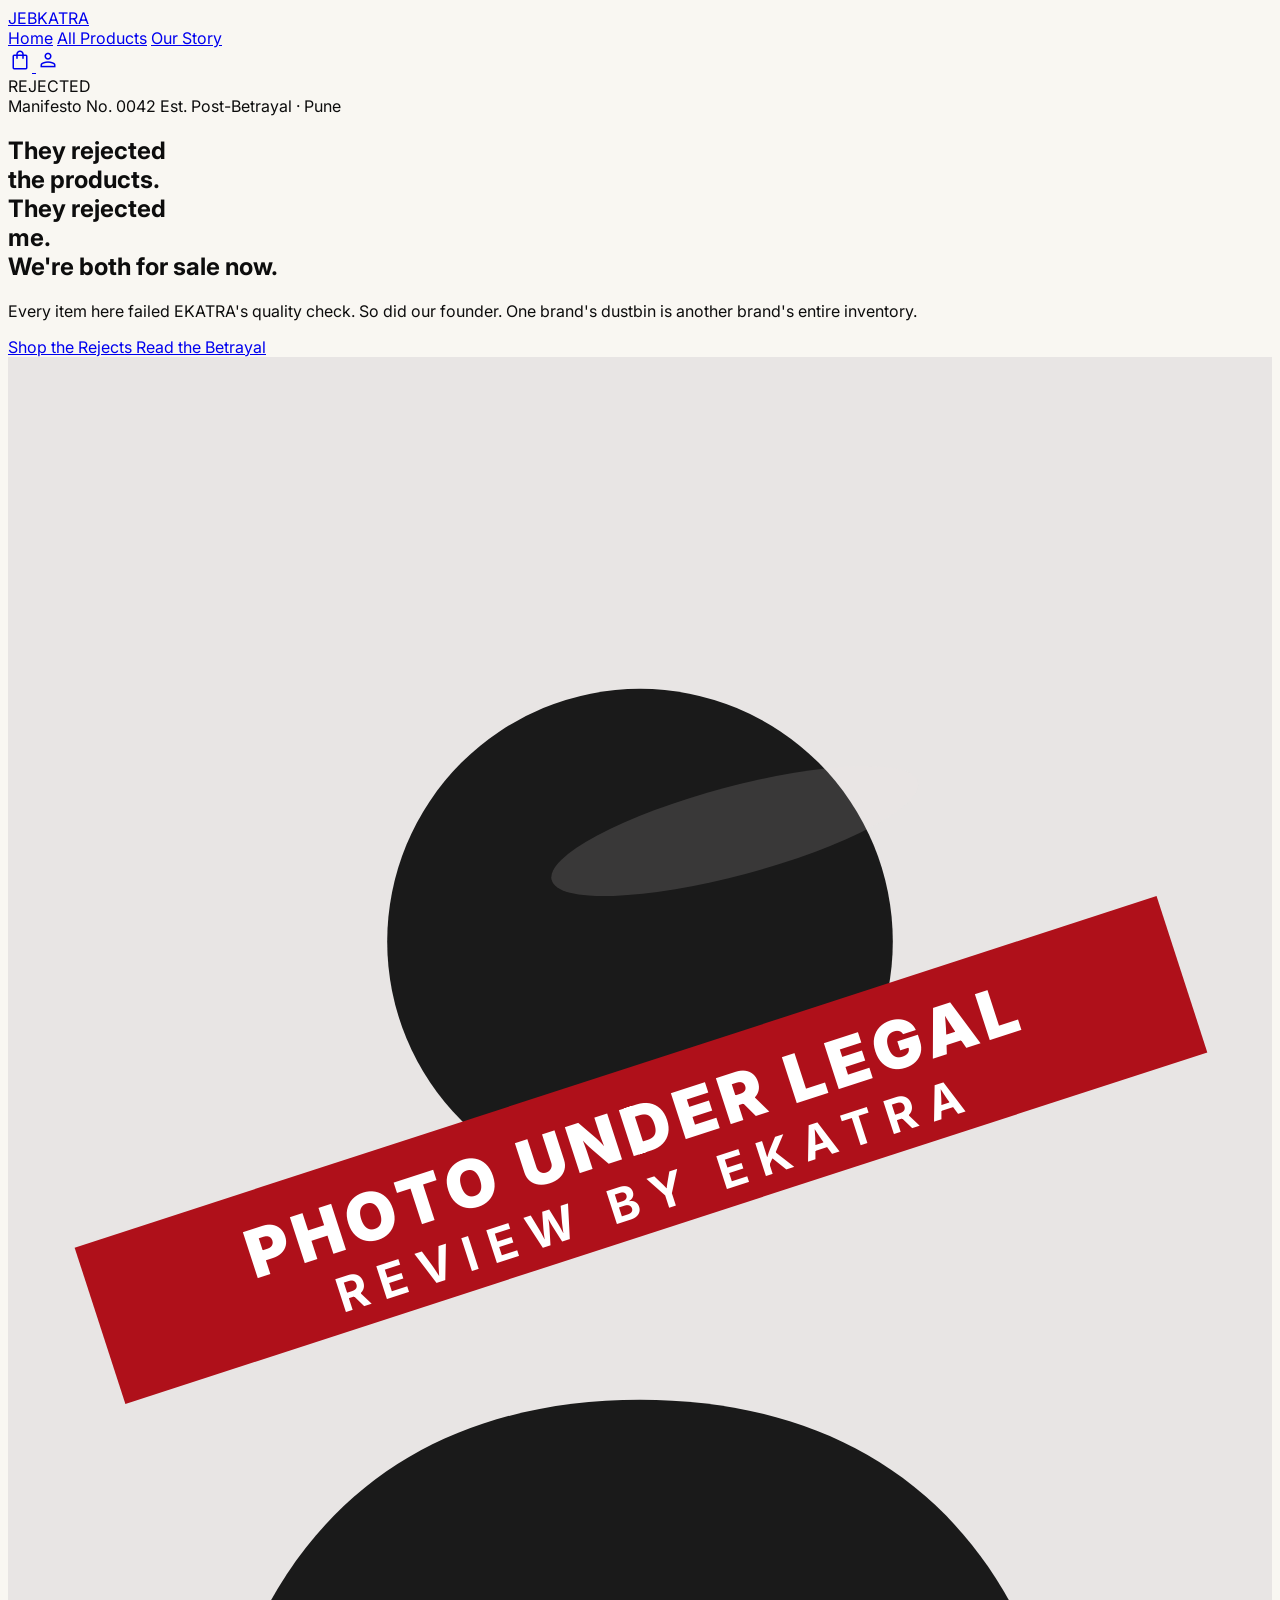
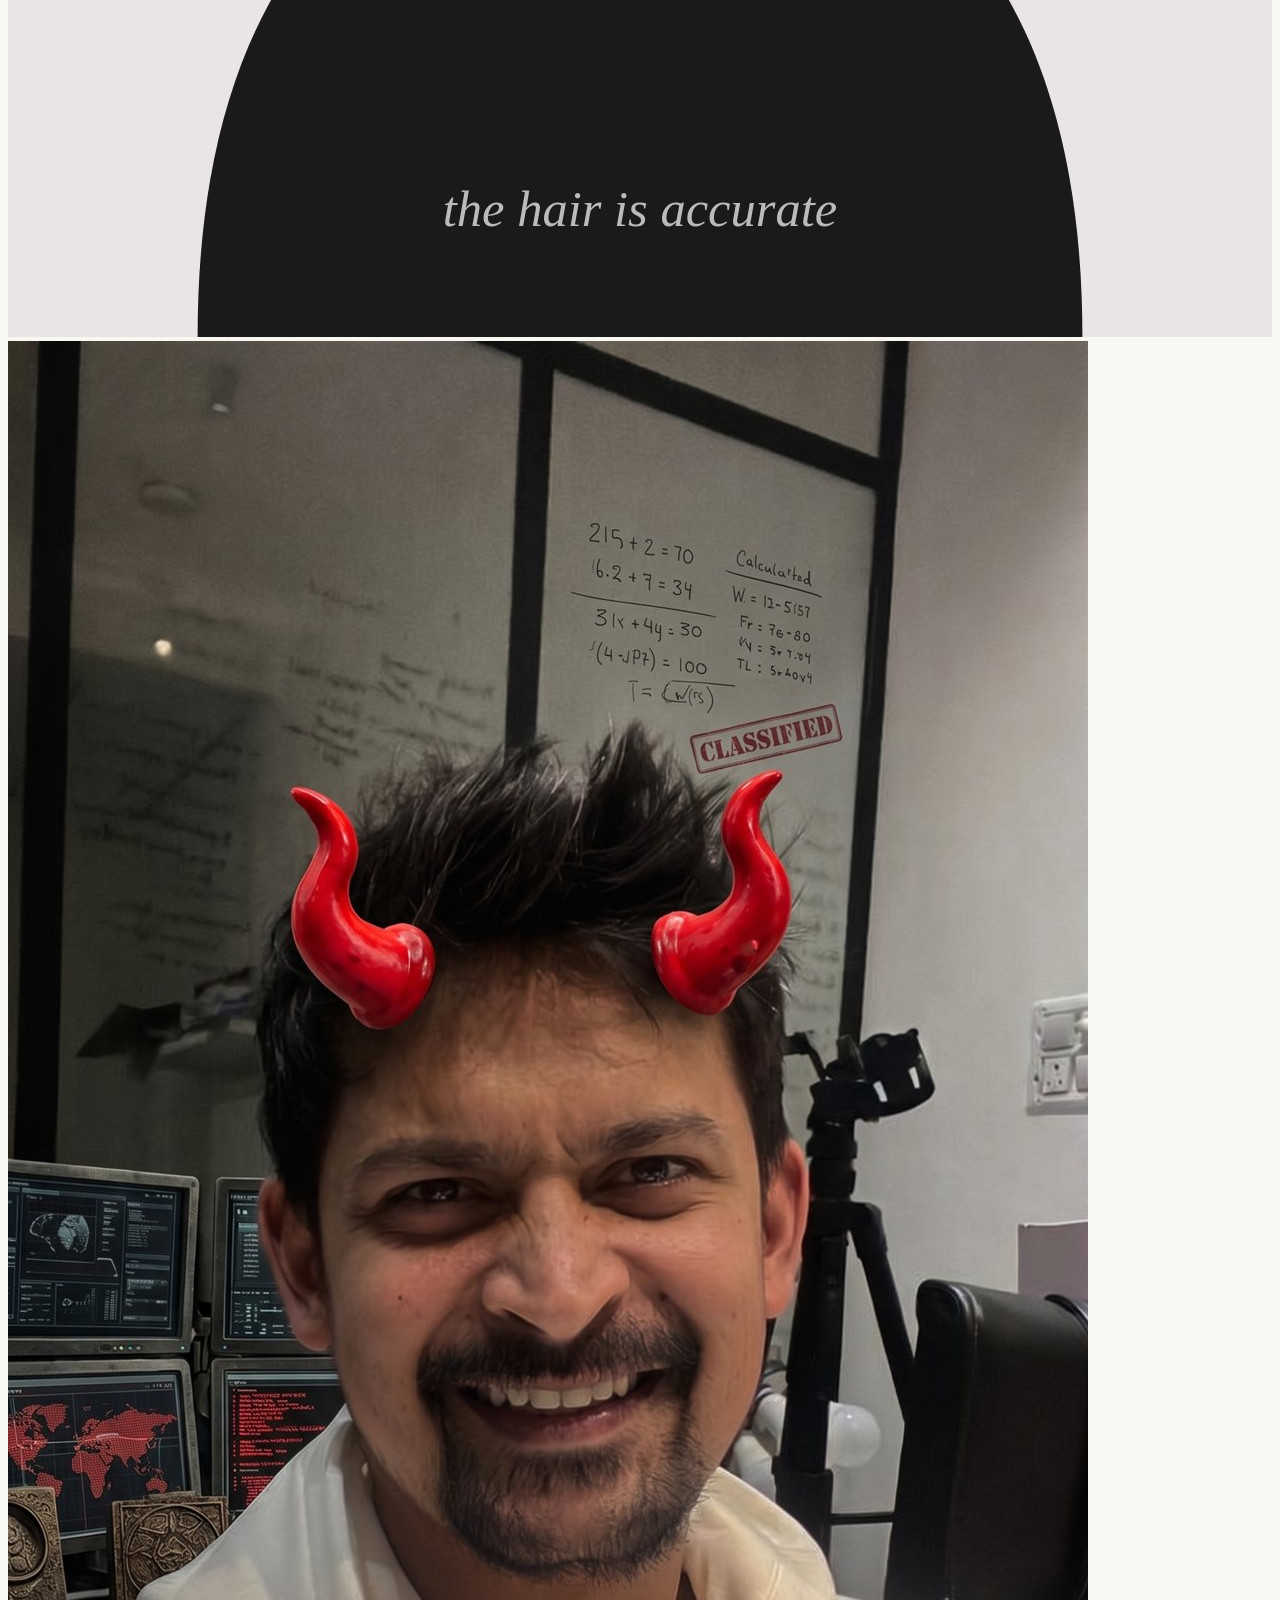
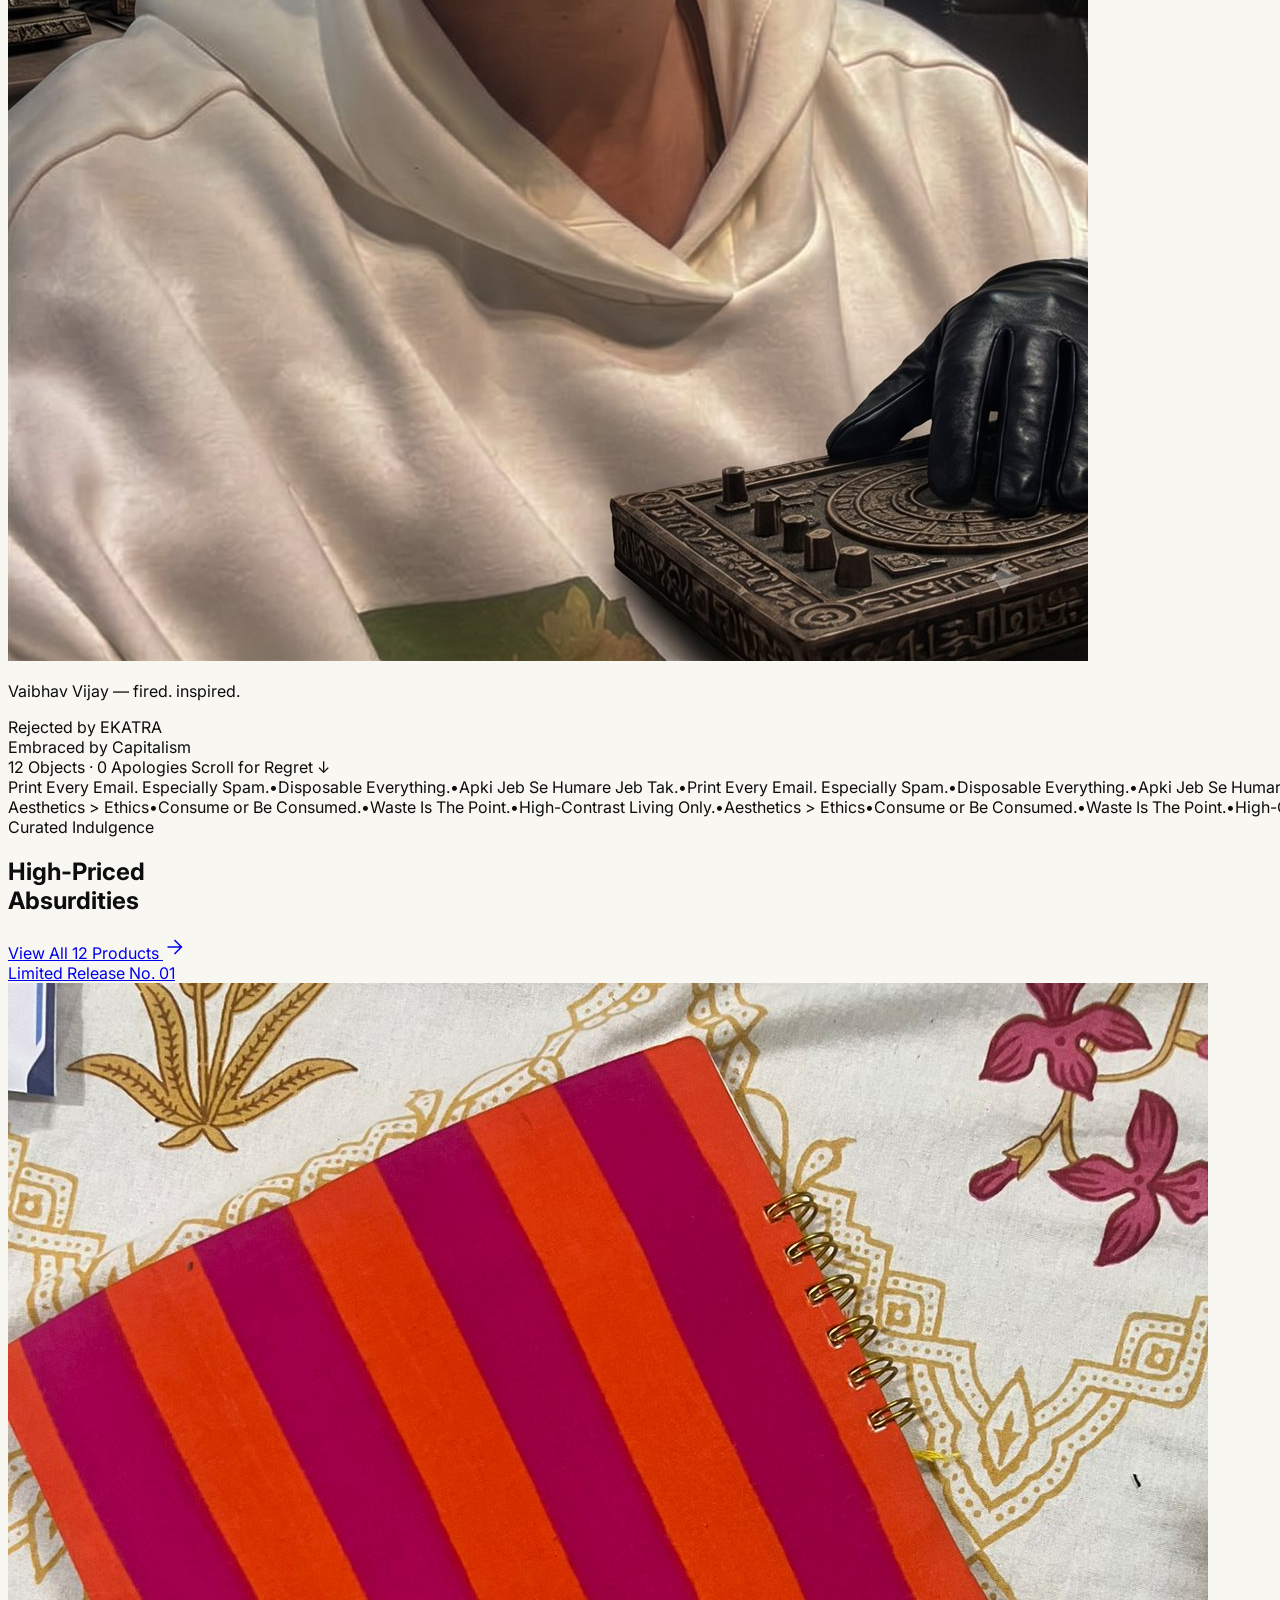
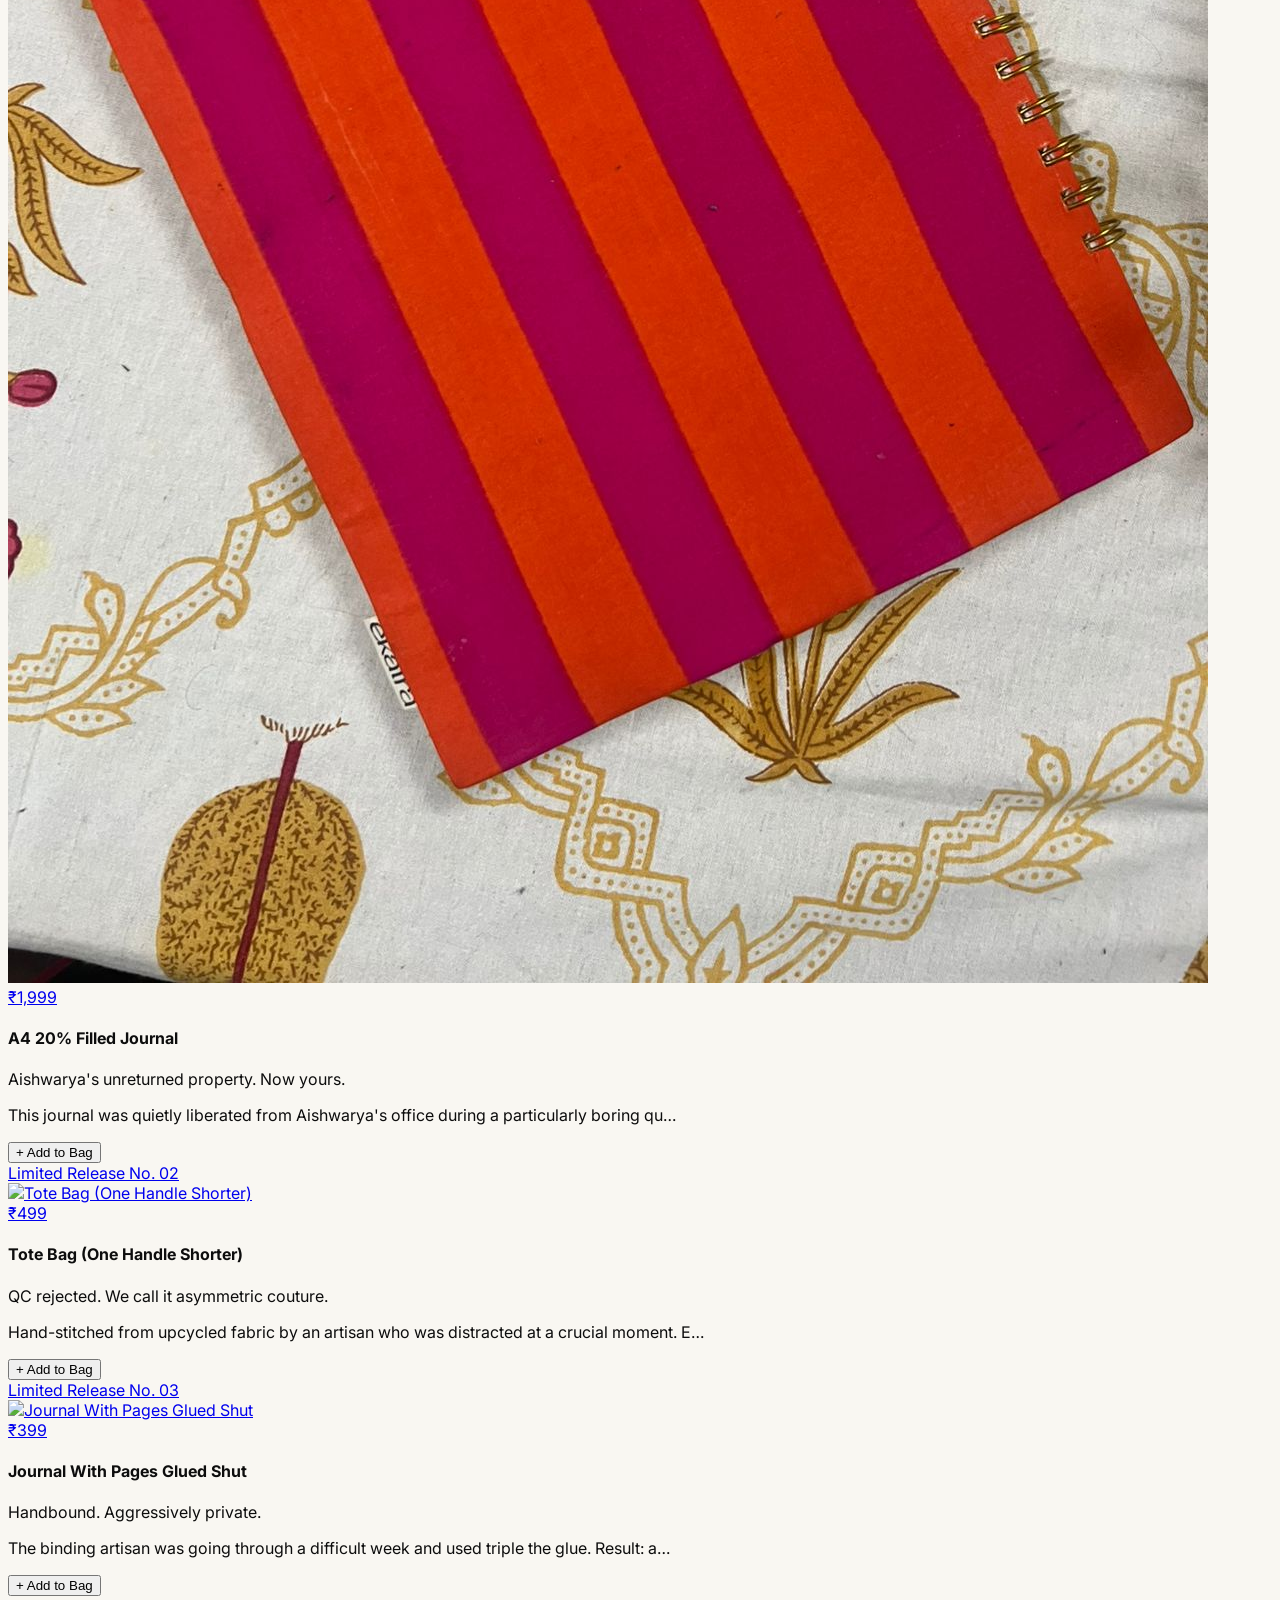
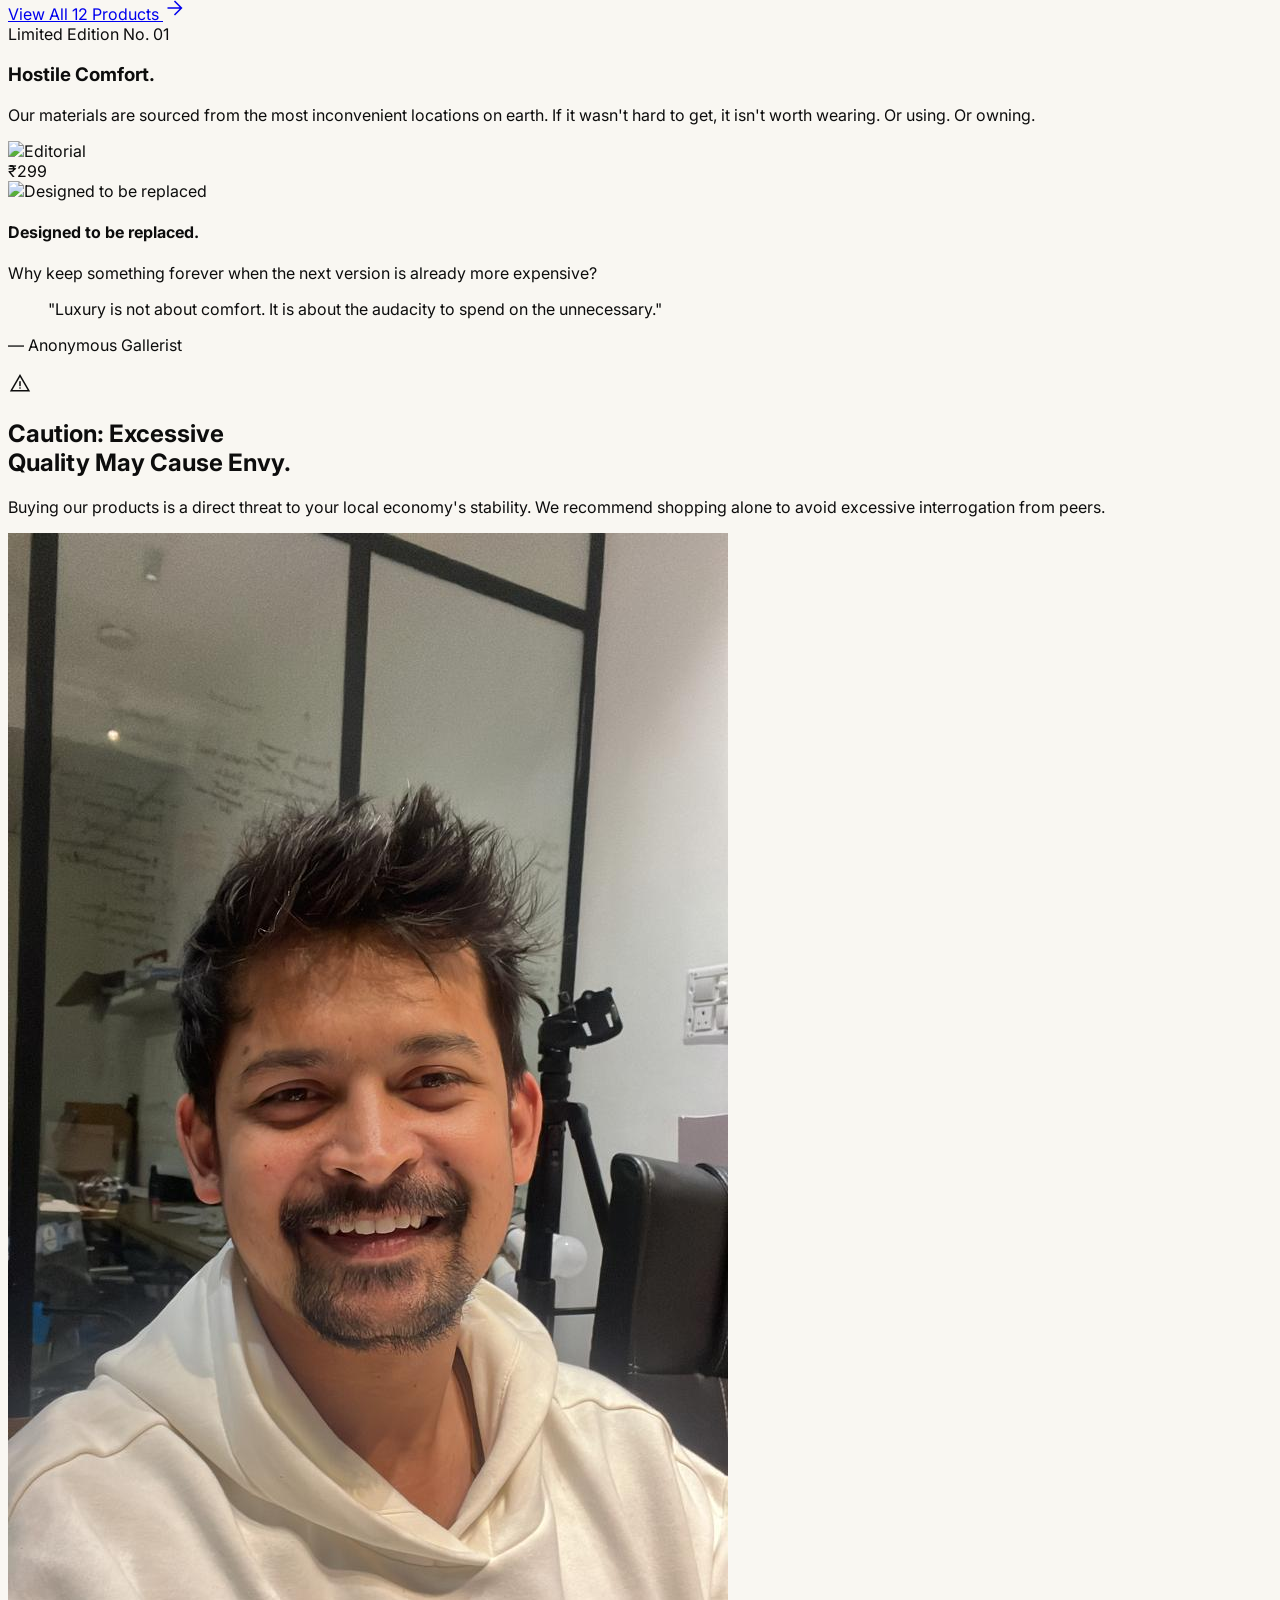
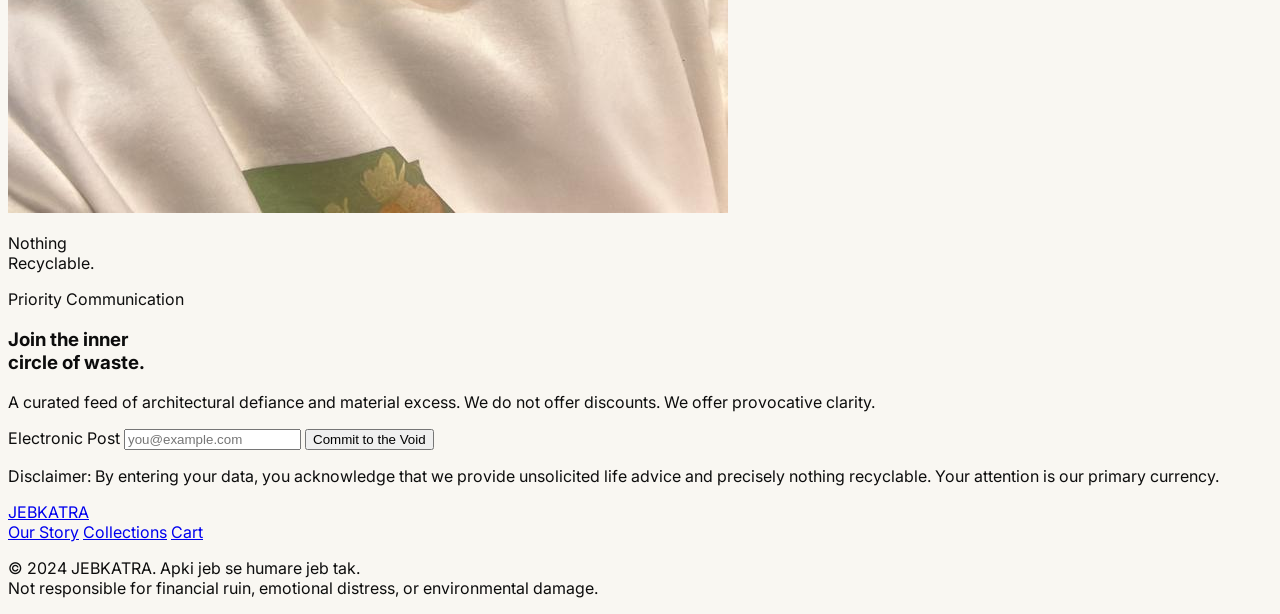
==== commit 89deaf9d: "Founder photos live: horns edit on homepage, original on Our Story - founder-horns.jpg (compressed 1" ====
--- a/index.html
+++ b/index.html
@@ -102,7 +102,7 @@
               </g>
               <text x="200" y="465" text-anchor="middle" fill="#ffffff" font-family="Georgia, serif" font-style="italic" font-size="16" opacity="0.7">the hair is accurate</text>
             </svg>
-            <img src="./founder.jpg" alt="Vaibhav Vijay — Founder, JEBKATRA" onerror="this.remove()" class="absolute inset-0 w-full h-full object-cover"/>
+            <img src="./founder-horns.jpg" alt="Vaibhav Vijay — Founder, JEBKATRA" onerror="this.remove()" class="absolute inset-0 w-full h-full object-cover object-top"/>
           </div>
           <p class="absolute bottom-6 left-0 right-0 text-center font-serif italic text-[#1a1a1a] text-lg md:text-xl">Vaibhav Vijay — fired. inspired.</p>
         </div>
@@ -172,13 +172,13 @@
         <h2 class="font-serif font-black text-[#1a1a1a] text-4xl md:text-6xl lg:text-7xl tracking-tighter leading-none uppercase">High-Priced<br/>Absurdities</h2>
       </div>
       <a href="shop.html" class="hidden md:flex items-center gap-2 bg-primary text-white font-sans font-bold uppercase tracking-[0.15em] text-xs px-6 py-3 hover:bg-primary-dark transition-colors">
-        View All 13 Products <span class="material-symbols-outlined text-sm">arrow_forward</span>
+        View All 12 Products <span class="material-symbols-outlined text-sm">arrow_forward</span>
       </a>
     </div>
     <div class="grid grid-cols-1 md:grid-cols-3 gap-8" id="featured-grid"></div>
     <div class="text-center mt-12 md:hidden">
       <a href="shop.html" class="inline-flex items-center gap-2 bg-primary text-white font-sans font-bold uppercase tracking-[0.15em] text-xs px-8 py-4 hover:bg-primary-dark transition-colors">
-        View All 13 Products <span class="material-symbols-outlined text-sm">arrow_forward</span>
+        View All 12 Products <span class="material-symbols-outlined text-sm">arrow_forward</span>
       </a>
     </div>
   </div>
